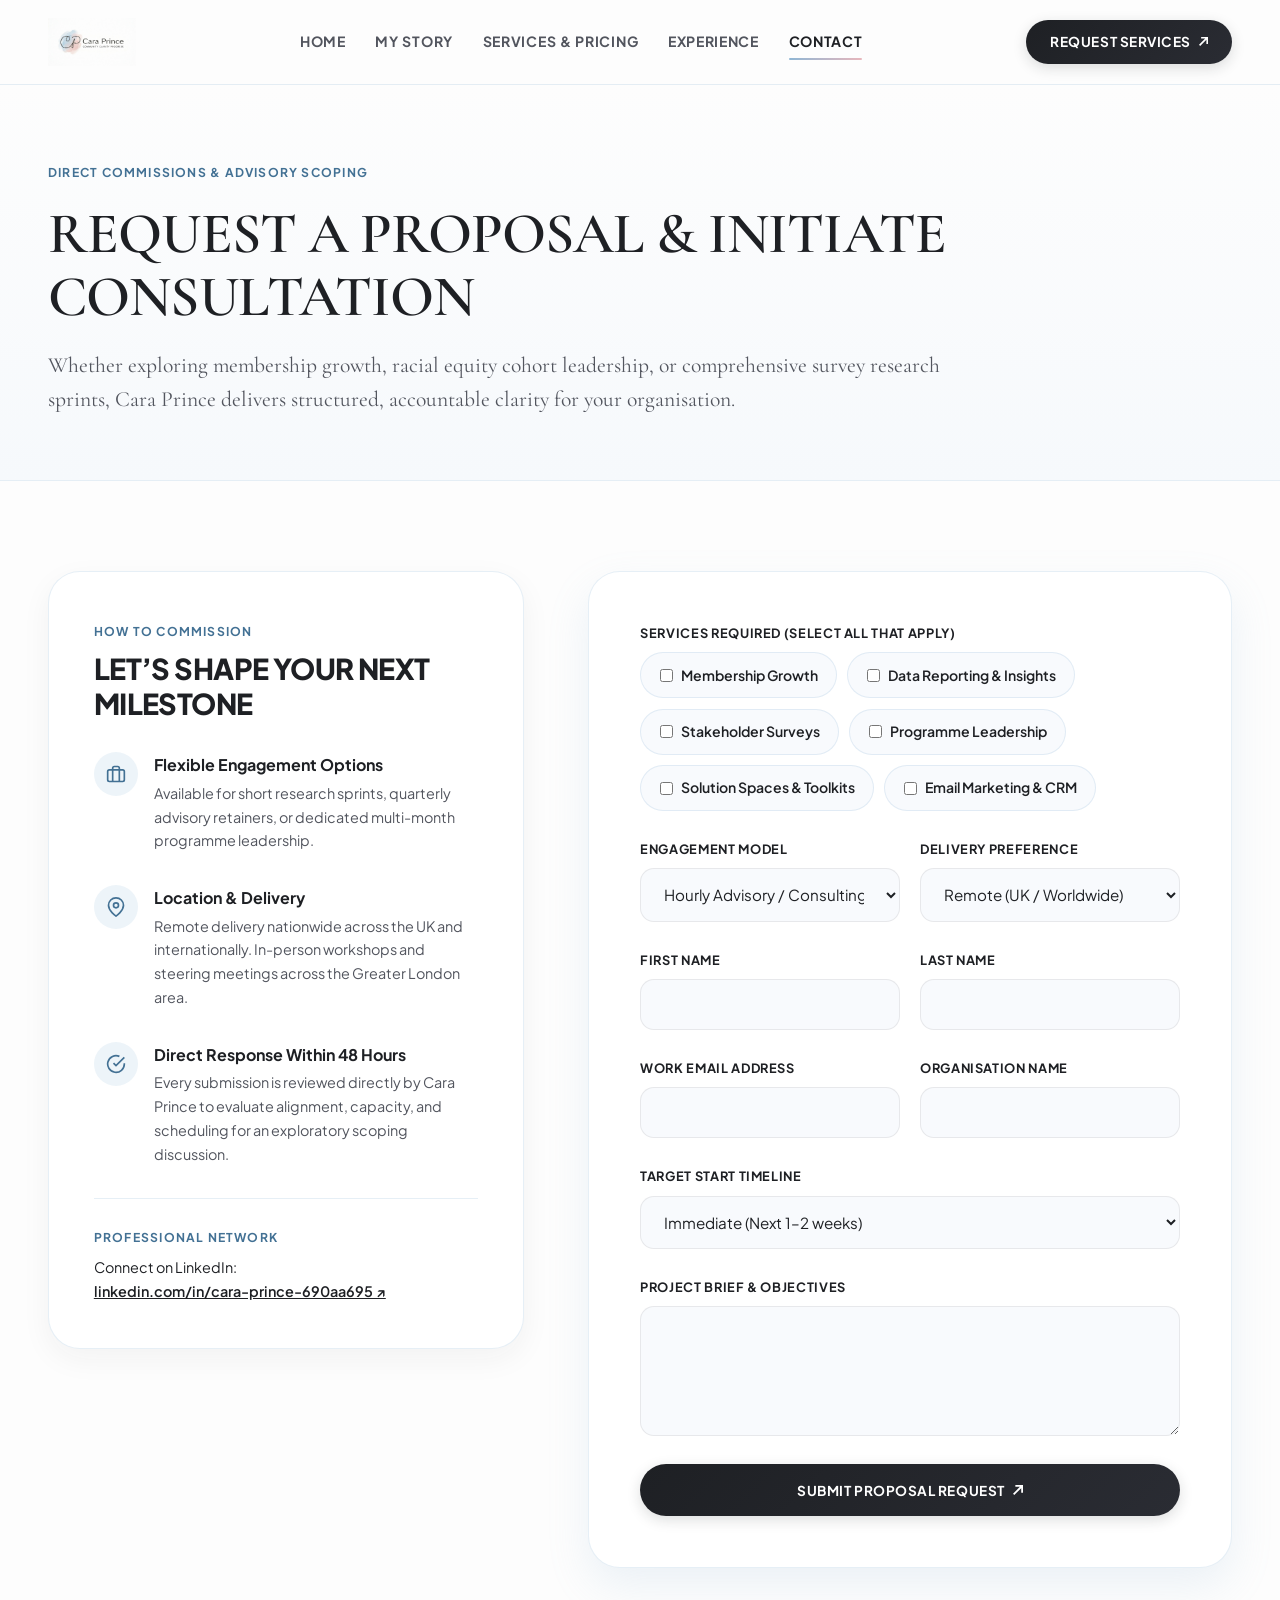
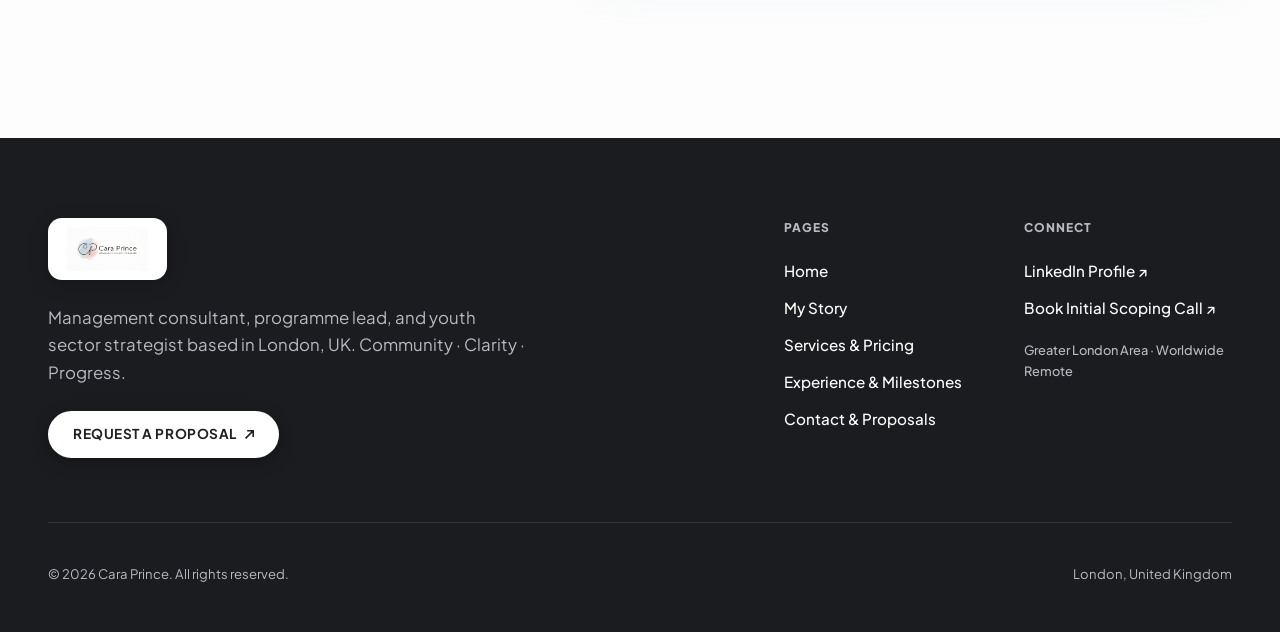
==== contact.html @ 3b0bf83c "Initial commit: Cara Prince personal website and consulting platform" ====
<!DOCTYPE html>
<html lang="en-GB">
<head>
  <meta charset="UTF-8" />
  <meta name="viewport" content="width=device-width, initial-scale=1.0" />
  <title>Contact & Request Proposal — Cara Prince | Strategic Consulting</title>
  <meta name="description" content="Commission Cara Prince for youth sector equity programmes, membership growth, data insight reporting, or management consulting." />
  
  <meta property="og:title" content="Contact & Request Proposal — Cara Prince | Youth Sector Strategy" />
  <meta property="og:description" content="Request a bespoke proposal, commission strategic consulting, or book an exploratory scoping call with London-based consultant Cara Prince." />
  <meta property="og:type" content="website" />
  <meta property="og:image" content="assets/cara-prince.jpg" />

  <link rel="stylesheet" href="styles.css" />
</head>
<body>

  <!-- =========================================================================
       NAVIGATION BAR
       ========================================================================= -->
  <header class="site_nav">
    <div class="container">
      <div class="nav_inner">
        
        <a href="index.html" class="brand_link">
          <img src="assets/logo.jpg" alt="Cara Prince — Community Clarity Progress" class="nav_logo_img" />
        </a>

        <nav class="nav_menu">
          <a href="index.html" class="nav_item">Home</a>
          <a href="story.html" class="nav_item">My Story</a>
          <a href="services.html" class="nav_item">Services & Pricing</a>
          <a href="experience.html" class="nav_item">Experience</a>
          <a href="contact.html" class="nav_item is_active">Contact</a>
        </nav>

        <div class="nav_actions">
          <a href="contact.html" class="btn_chic">
            <span>Request Services</span>
            <svg width="9" height="9" viewBox="0 0 9 9" fill="currentColor">
              <path d="M9 0V6.89161L7.3951 6.89161V2.81643L1.16434 9L0 7.8514L6.18357 1.62063L2.12413 1.62063V0L9 0Z"/>
            </svg>
          </a>
          <button type="button" class="mobile_nav_toggle" id="mobileNavToggle" aria-label="Toggle navigation">
            Menu
          </button>
        </div>

      </div>
    </div>
  </header>

  <!-- Mobile Drawer Menu -->
  <div class="mobile_nav_drawer" id="mobileNavDrawer">
    <a href="index.html" class="mobile_drawer_link">Home</a>
    <a href="story.html" class="mobile_drawer_link">My Story</a>
    <a href="services.html" class="mobile_drawer_link">Services & Pricing</a>
    <a href="experience.html" class="mobile_drawer_link">Experience & Milestones</a>
    <a href="contact.html" class="mobile_drawer_link">Contact & Proposals</a>
  </div>

  <main>
    <!-- =========================================================================
         INNER PAGE HERO
         ========================================================================= -->
    <section class="inner_page_hero">
      <div class="container">
        <div class="inner_hero_content">
          <div class="caption_tag">DIRECT COMMISSIONS & ADVISORY SCOPING</div>
          <h1 class="display_title">REQUEST A PROPOSAL & INITIATE CONSULTATION</h1>
          <p class="serif_body">
            Whether exploring membership growth, racial equity cohort leadership, or comprehensive survey research sprints, Cara Prince delivers structured, accountable clarity for your organisation.
          </p>
        </div>
      </div>
    </section>

    <!-- =========================================================================
         CONTACT SPLIT GRID
         ========================================================================= -->
    <section class="section_padding">
      <div class="container">
        <div class="contact_split_wrap">
          
          <!-- Left Column: Engagement Guidelines -->
          <div class="contact_info_card">
            <div>
              <span class="caption_tag">HOW TO COMMISSION</span>
              <h2 class="display_section" style="margin-top: 0.5rem; font-size: 1.8rem;">Let’s Shape Your Next Milestone</h2>
            </div>

            <div class="contact_point">
              <div class="contact_point_icon">
                <svg width="20" height="20" viewBox="0 0 24 24" fill="none" stroke="currentColor" stroke-width="2">
                  <rect x="2" y="7" width="20" height="14" rx="2" ry="2"/><path d="M16 21V5a2 2 0 0 0-2-2h-4a2 2 0 0 0-2 2v16"/>
                </svg>
              </div>
              <div>
                <strong>Flexible Engagement Options</strong>
                <p class="text_muted" style="font-size: 0.9rem; margin-top: 0.2rem;">
                  Available for short research sprints, quarterly advisory retainers, or dedicated multi-month programme leadership.
                </p>
              </div>
            </div>

            <div class="contact_point">
              <div class="contact_point_icon">
                <svg width="20" height="20" viewBox="0 0 24 24" fill="none" stroke="currentColor" stroke-width="2">
                  <path d="M21 10c0 7-9 13-9 13s-9-6-9-13a9 9 0 0 1 18 0z"/><circle cx="12" cy="10" r="3"/>
                </svg>
              </div>
              <div>
                <strong>Location & Delivery</strong>
                <p class="text_muted" style="font-size: 0.9rem; margin-top: 0.2rem;">
                  Remote delivery nationwide across the UK and internationally. In-person workshops and steering meetings across the Greater London area.
                </p>
              </div>
            </div>

            <div class="contact_point">
              <div class="contact_point_icon">
                <svg width="20" height="20" viewBox="0 0 24 24" fill="none" stroke="currentColor" stroke-width="2">
                  <path d="M22 11.08V12a10 10 0 1 1-5.93-9.14"/><polyline points="22 4 12 14.01 9 11.01"/>
                </svg>
              </div>
              <div>
                <strong>Direct Response Within 48 Hours</strong>
                <p class="text_muted" style="font-size: 0.9rem; margin-top: 0.2rem;">
                  Every submission is reviewed directly by Cara Prince to evaluate alignment, capacity, and scheduling for an exploratory scoping discussion.
                </p>
              </div>
            </div>

            <div style="padding-top: 1.5rem; border-top: 1px solid var(--border-subtle);">
              <span class="caption_tag">PROFESSIONAL NETWORK</span>
              <p style="font-family: var(--font-main); font-size: 0.9rem; margin-top: 0.4rem;">
                Connect on LinkedIn:<br />
                <a href="https://www.linkedin.com/in/cara-prince-690aa695/" target="_blank" rel="noopener" style="color: var(--ink-primary); font-weight: 600; text-decoration: underline;">
                  linkedin.com/in/cara-prince-690aa695 ↗
                </a>
              </p>
            </div>
          </div>

          <!-- Right Column: Proposal Request Form -->
          <div class="proposal_form_container">
            <form class="chic_form" id="proposalContactForm">
              
              <!-- Select Services -->
              <div class="form_group">
                <label class="form_label">Services Required (Select all that apply)</label>
                <div class="service_pill_selector">
                  <label class="service_pill_choice">
                    <input type="checkbox" name="services" value="Membership Growth & Diversification" />
                    <span>Membership Growth</span>
                  </label>
                  <label class="service_pill_choice">
                    <input type="checkbox" name="services" value="Data Reporting & Insight Generation" />
                    <span>Data Reporting & Insights</span>
                  </label>
                  <label class="service_pill_choice">
                    <input type="checkbox" name="services" value="Stakeholder Perception & Feedback Surveys" />
                    <span>Stakeholder Surveys</span>
                  </label>
                  <label class="service_pill_choice">
                    <input type="checkbox" name="services" value="Programme Leadership & Academy Delivery" />
                    <span>Programme Leadership</span>
                  </label>
                  <label class="service_pill_choice">
                    <input type="checkbox" name="services" value="Solution Spaces & Co-Creation Toolkits" />
                    <span>Solution Spaces & Toolkits</span>
                  </label>
                  <label class="service_pill_choice">
                    <input type="checkbox" name="services" value="Network Engagement & Movement Communications" />
                    <span>Email Marketing & CRM</span>
                  </label>
                </div>
              </div>

              <!-- Engagement Type & Mode -->
              <div class="form_grid_2">
                <div class="form_group">
                  <label for="engagementType" class="form_label">Engagement Model</label>
                  <select id="engagementType" class="form_control" required>
                    <option value="hourly">Hourly Advisory / Consulting</option>
                    <option value="sprint">Fixed Project / Insight Sprint</option>
                    <option value="retainer">Fractional Programme Retainer</option>
                    <option value="advisory">Advisory & Governance Scoping</option>
                  </select>
                </div>

                <div class="form_group">
                  <label for="deliveryMode" class="form_label">Delivery Preference</label>
                  <select id="deliveryMode" class="form_control" required>
                    <option value="remote">Remote (UK / Worldwide)</option>
                    <option value="in-person">In-Person (Greater London)</option>
                    <option value="hybrid">Hybrid (Remote + London Site Meetings)</option>
                  </select>
                </div>
              </div>

              <!-- Client First & Last Name -->
              <div class="form_grid_2">
                <div class="form_group">
                  <label for="firstName" class="form_label">First Name</label>
                  <input type="text" id="firstName" class="form_control" required />
                </div>

                <div class="form_group">
                  <label for="lastName" class="form_label">Last Name</label>
                  <input type="text" id="lastName" class="form_control" required />
                </div>
              </div>

              <!-- Email & Organisation -->
              <div class="form_grid_2">
                <div class="form_group">
                  <label for="clientEmail" class="form_label">Work Email Address</label>
                  <input type="email" id="clientEmail" class="form_control" required />
                </div>

                <div class="form_group">
                  <label for="orgName" class="form_label">Organisation Name</label>
                  <input type="text" id="orgName" class="form_control" required />
                </div>
              </div>

              <!-- Timeline -->
              <div class="form_group">
                <label for="timeline" class="form_label">Target Start Timeline</label>
                <select id="timeline" class="form_control">
                  <option value="immediate">Immediate (Next 1–2 weeks)</option>
                  <option value="1month">Within 1 Month</option>
                  <option value="upcoming_quarter">Upcoming Quarter</option>
                  <option value="exploratory">Exploratory / Feasibility</option>
                </select>
              </div>

              <!-- Brief Overview -->
              <div class="form_group">
                <label for="projectBrief" class="form_label">Project Brief & Objectives</label>
                <textarea id="projectBrief" class="form_control" rows="4" required></textarea>
              </div>

              <button type="submit" class="btn_chic" style="width: 100%; padding: 1.1rem;">
                <span>Submit Proposal Request</span>
                <svg width="10" height="10" viewBox="0 0 9 9" fill="currentColor"><path d="M9 0V6.89161L7.3951 6.89161V2.81643L1.16434 9L0 7.8514L6.18357 1.62063L2.12413 1.62063V0L9 0Z"/></svg>
              </button>

              <div class="form_feedback_box" id="formFeedback">
                Thank you! Your proposal request has been received. Cara Prince will review your requirements and follow up via email within 1–2 business days.
              </div>

            </form>
          </div>

        </div>
      </div>
    </section>
  </main>

  <!-- =========================================================================
       FOOTER
       ========================================================================= -->
  <footer class="site_footer">
    <div class="container">
      <div class="footer_inner">
        
        <div class="footer_brand_pane">
          <div class="footer_logo_wrap">
            <img src="assets/logo.jpg" alt="Cara Prince Logo" class="footer_logo_img" />
          </div>
          <p class="text_muted" style="color: var(--ink-light-muted); max-width: 480px; font-size: 1.05rem;">
            Management consultant, programme lead, and youth sector strategist based in London, UK. Community · Clarity · Progress.
          </p>
          <div>
            <a href="contact.html" class="btn_chic btn_chic_light">
              <span>Request a Proposal</span>
              <svg width="9" height="9" viewBox="0 0 9 9" fill="currentColor"><path d="M9 0V6.89161L7.3951 6.89161V2.81643L1.16434 9L0 7.8514L6.18357 1.62063L2.12413 1.62063V0L9 0Z"/></svg>
            </a>
          </div>
        </div>

        <div class="footer_nav_pane">
          <div class="footer_nav_list">
            <span class="footer_nav_heading">Pages</span>
            <a href="index.html" class="footer_link">Home</a>
            <a href="story.html" class="footer_link">My Story</a>
            <a href="services.html" class="footer_link">Services & Pricing</a>
            <a href="experience.html" class="footer_link">Experience & Milestones</a>
            <a href="contact.html" class="footer_link">Contact & Proposals</a>
          </div>

          <div class="footer_nav_list">
            <span class="footer_nav_heading">Connect</span>
            <a href="https://www.linkedin.com/in/cara-prince-690aa695/" target="_blank" rel="noopener" class="footer_link">
              LinkedIn Profile ↗
            </a>
            <a href="contact.html" class="footer_link">Book Initial Scoping Call ↗</a>
            <span style="font-family: var(--font-main); font-size: 0.8rem; color: var(--ink-light-muted); margin-top: 0.5rem; font-weight: 500;">
              Greater London Area · Worldwide Remote
            </span>
          </div>
        </div>

      </div>

      <div class="footer_bottom">
        <span>© <span class="dynamic_year">2026</span> Cara Prince. All rights reserved.</span>
        <span>London, United Kingdom</span>
      </div>
    </div>
  </footer>

  <script src="script.js"></script>
</body>
</html>
---- styles.css ----
/* ==========================================================================
   CARA PRINCE — BRAND IDENTITY & LUXURY EDITORIAL SYSTEM
   Colours & Styling Harmonised with Official Watercolour Brand Identity
   ========================================================================== */

@import url('https://fonts.googleapis.com/css2?family=Cormorant+Garamond:ital,wght@0,400;0,500;0,600;0,700;1,400;1,600&family=Plus+Jakarta+Sans:wght@300;400;500;600;700;800;900&display=swap');

:root {
  /* Brand Palette derived from Watercolour Logo */
  --brand-blue: #8fb6d4;
  --brand-blue-deep: #437194;
  --brand-blue-soft: #edf4f9;
  --brand-rose: #e8b7bc;
  --brand-rose-deep: #b36b72;
  --brand-rose-soft: #fcf1f2;
  
  --bg-page: #fdfdfd;
  --bg-card: #ffffff;
  --bg-tinted: #f8fafd;
  --bg-wash: linear-gradient(135deg, rgba(143, 182, 212, 0.12) 0%, rgba(232, 183, 188, 0.14) 100%);
  --bg-dark: #1b1c20;
  --bg-dark-card: #25272e;

  --ink-primary: #1e2024;
  --ink-secondary: #52555e;
  --ink-muted: #828692;
  --ink-light: #ffffff;
  --ink-light-muted: #b8bac2;

  --border-subtle: rgba(143, 182, 212, 0.22);
  --border-card: rgba(30, 32, 36, 0.08);
  --border-focus: #8fb6d4;
  --border-dark: rgba(255, 255, 255, 0.1);

  /* Modern, Human Typography (No Monospace / No "AI Box" font) */
  --font-main: 'Plus Jakarta Sans', -apple-system, BlinkMacSystemFont, "Segoe UI", Roboto, sans-serif;
  --font-editorial: 'Cormorant Garamond', Georgia, serif;

  --radius-sm: 8px;
  --radius-md: 14px;
  --radius-lg: 22px;
  --radius-xl: 32px;
  --radius-full: 999px;

  --shadow-sm: 0 4px 16px rgba(143, 182, 212, 0.08);
  --shadow-card: 0 10px 30px rgba(30, 32, 36, 0.05);
  --shadow-hover: 0 18px 42px rgba(143, 182, 212, 0.16);

  --transition-fast: 0.2s cubic-bezier(0.16, 1, 0.3, 1);
  --transition-smooth: 0.35s cubic-bezier(0.16, 1, 0.3, 1);
}

*, *::before, *::after {
  box-sizing: border-box;
  margin: 0;
  padding: 0;
}

html {
  -webkit-text-size-adjust: 100%;
  font-family: var(--font-main);
  background-color: var(--bg-page);
  color: var(--ink-primary);
  scroll-behavior: smooth;
}

body {
  margin: 0;
  padding: 0;
  color: var(--ink-primary);
  background-color: var(--bg-page);
  font-family: var(--font-main);
  font-size: 1rem;
  line-height: 1.65;
  overflow-x: hidden;
  -webkit-font-smoothing: antialiased;
}

/* ________________ TYPOGRAPHY ________________ */

.display_hero {
  font-family: var(--font-editorial);
  font-size: clamp(3.2rem, 8vw, 7rem);
  font-weight: 600;
  line-height: 0.95;
  letter-spacing: -0.02em;
  color: var(--ink-primary);
}

.display_hero_sub {
  font-family: var(--font-main);
  font-size: clamp(1.4rem, 3vw, 2.4rem);
  font-weight: 800;
  line-height: 1.15;
  letter-spacing: -0.025em;
  text-transform: uppercase;
  color: var(--ink-primary);
}

.display_title {
  font-family: var(--font-editorial);
  font-size: clamp(2.4rem, 4.5vw, 4.2rem);
  font-weight: 600;
  line-height: 1.08;
  letter-spacing: -0.015em;
}

.display_section {
  font-family: var(--font-main);
  font-size: clamp(1.4rem, 2.6vw, 2.2rem);
  font-weight: 800;
  letter-spacing: -0.02em;
  text-transform: uppercase;
  line-height: 1.2;
}

.serif_quote {
  font-family: var(--font-editorial);
  font-size: clamp(1.45rem, 2.5vw, 2.2rem);
  font-weight: 400;
  font-style: italic;
  line-height: 1.35;
  color: var(--ink-primary);
}

.serif_body {
  font-family: var(--font-editorial);
  font-size: 1.35rem;
  font-weight: 400;
  line-height: 1.55;
  color: var(--ink-secondary);
}

.caption_tag {
  font-family: var(--font-main);
  font-size: 0.76rem;
  letter-spacing: 0.1em;
  text-transform: uppercase;
  font-weight: 700;
  color: var(--brand-blue-deep);
}

.text_muted {
  color: var(--ink-secondary);
}

/* ________________ CONTAINERS ________________ */

.container {
  width: 100%;
  max-width: 1400px;
  margin-left: auto;
  margin-right: auto;
  padding-left: clamp(1.25rem, 4vw, 3rem);
  padding-right: clamp(1.25rem, 4vw, 3rem);
}

.section_padding {
  padding-top: clamp(4rem, 7vw, 6.5rem);
  padding-bottom: clamp(4rem, 7vw, 6.5rem);
}

/* ________________ NAVIGATION BAR ________________ */

.site_nav {
  position: sticky;
  top: 0;
  z-index: 1000;
  background-color: rgba(253, 253, 253, 0.94);
  backdrop-filter: blur(14px);
  -webkit-backdrop-filter: blur(14px);
  border-bottom: 1px solid var(--border-subtle);
  transition: all var(--transition-fast);
}

.nav_inner {
  display: flex;
  align-items: center;
  justify-content: space-between;
  height: 5.25rem;
}

.brand_link {
  display: flex;
  align-items: center;
  gap: 0.75rem;
  text-decoration: none;
}

.nav_logo_img {
  height: 48px;
  width: auto;
  object-fit: contain;
  display: block;
}

.nav_menu {
  display: flex;
  align-items: center;
  gap: 1.85rem;
}

.nav_item {
  font-family: var(--font-main);
  font-size: 0.88rem;
  font-weight: 700;
  text-transform: uppercase;
  letter-spacing: 0.05em;
  color: var(--ink-secondary);
  text-decoration: none;
  position: relative;
  padding: 0.4rem 0;
  transition: color var(--transition-fast);
}

.nav_item:hover, .nav_item.is_active {
  color: var(--ink-primary);
}

.nav_item.is_active::after {
  content: '';
  position: absolute;
  bottom: 0;
  left: 0;
  right: 0;
  height: 2px;
  background: linear-gradient(90deg, var(--brand-blue) 0%, var(--brand-rose) 100%);
  border-radius: var(--radius-full);
}

.nav_actions {
  display: flex;
  align-items: center;
  gap: 1rem;
}

.nav_rate_pill {
  display: inline-flex;
  align-items: center;
  gap: 0.5rem;
  background-color: var(--brand-blue-soft);
  color: var(--brand-blue-deep);
  padding: 0.45rem 1rem;
  border-radius: var(--radius-full);
  font-family: var(--font-main);
  font-size: 0.82rem;
  font-weight: 700;
  text-decoration: none;
  border: 1px solid rgba(143, 182, 212, 0.4);
  transition: all var(--transition-fast);
}

.nav_rate_pill:hover {
  background-color: #e2eff8;
}

.btn_chic {
  display: inline-flex;
  align-items: center;
  justify-content: center;
  gap: 0.5rem;
  background: linear-gradient(135deg, #1e2024 0%, #2a2c33 100%);
  color: var(--ink-light);
  padding: 0.7rem 1.5rem;
  border-radius: var(--radius-full);
  font-family: var(--font-main);
  font-size: 0.85rem;
  font-weight: 700;
  text-transform: uppercase;
  letter-spacing: 0.04em;
  text-decoration: none;
  border: none;
  cursor: pointer;
  box-shadow: 0 4px 14px rgba(30, 32, 36, 0.15);
  transition: all var(--transition-fast);
}

.btn_chic:hover {
  transform: translateY(-2px);
  box-shadow: 0 8px 20px rgba(143, 182, 212, 0.25);
}

.btn_chic svg {
  transition: transform var(--transition-fast);
}

.btn_chic:hover svg {
  transform: translate(2px, -2px);
}

.btn_chic_outline {
  display: inline-flex;
  align-items: center;
  justify-content: center;
  gap: 0.5rem;
  background-color: transparent;
  color: var(--ink-primary);
  padding: 0.7rem 1.5rem;
  border-radius: var(--radius-full);
  font-family: var(--font-main);
  font-size: 0.85rem;
  font-weight: 700;
  text-transform: uppercase;
  letter-spacing: 0.04em;
  text-decoration: none;
  border: 1px solid rgba(30, 32, 36, 0.2);
  cursor: pointer;
  transition: all var(--transition-fast);
}

.btn_chic_outline:hover {
  background-color: var(--ink-primary);
  color: var(--ink-light);
  border-color: var(--ink-primary);
}

.mobile_nav_toggle {
  display: none;
  background: none;
  border: 1px solid var(--border-card);
  padding: 0.5rem 0.9rem;
  border-radius: var(--radius-full);
  font-family: var(--font-main);
  font-size: 0.82rem;
  font-weight: 700;
  text-transform: uppercase;
  cursor: pointer;
}

/* ________________ HERO SECTION ________________ */

.hero_editorial_wrap {
  padding-top: clamp(2.5rem, 5vw, 4.5rem);
  padding-bottom: clamp(3.5rem, 6vw, 6rem);
  background: radial-gradient(circle at top right, rgba(143, 182, 212, 0.15) 0%, rgba(232, 183, 188, 0.1) 40%, transparent 70%);
}

.hero_header_top {
  display: flex;
  align-items: center;
  justify-content: flex-end;
  margin-bottom: 2rem;
  flex-wrap: wrap;
  gap: 1rem;
}

.hero_motto_badge {
  display: inline-flex;
  align-items: center;
  gap: 0.6rem;
  background-color: var(--bg-card);
  padding: 0.45rem 1rem;
  border-radius: var(--radius-full);
  border: 1px solid var(--border-subtle);
  box-shadow: var(--shadow-sm);
  font-size: 0.78rem;
  font-weight: 800;
  letter-spacing: 0.08em;
  text-transform: uppercase;
  color: var(--ink-primary);
}

.hero_live_badge {
  display: inline-flex;
  align-items: center;
  gap: 0.5rem;
  font-family: var(--font-main);
  font-size: 0.82rem;
  font-weight: 600;
  color: var(--ink-secondary);
  background-color: var(--bg-card);
  padding: 0.45rem 1rem;
  border-radius: var(--radius-full);
  border: 1px solid var(--border-subtle);
  box-shadow: var(--shadow-sm);
}

.hero_visual_grid {
  display: grid;
  grid-template-columns: 1.15fr 0.85fr;
  gap: clamp(2rem, 5vw, 5rem);
  align-items: center;
}

.hero_content_pane {
  display: flex;
  flex-direction: column;
  gap: 1.85rem;
}

.hero_bio_summary {
  font-size: 1.08rem;
  line-height: 1.75;
  color: var(--ink-secondary);
  max-width: 620px;
}

.hero_action_row {
  display: flex;
  align-items: center;
  gap: 1rem;
  flex-wrap: wrap;
  margin-top: 0.5rem;
}

.hero_portrait_frame {
  position: relative;
  border-radius: var(--radius-xl);
  overflow: hidden;
  box-shadow: var(--shadow-card);
  background-color: #f6f3ee;
  border: 1px solid var(--border-subtle);
}

.hero_portrait_img {
  width: 100%;
  aspect-ratio: 4 / 5;
  object-fit: cover;
  object-position: center 20%;
  display: block;
  transition: transform 1.2s cubic-bezier(0.16, 1, 0.3, 1);
}

.hero_portrait_frame:hover .hero_portrait_img {
  transform: scale(1.03);
}

.hero_glass_badge {
  position: absolute;
  bottom: 1.5rem;
  left: 1.5rem;
  right: 1.5rem;
  padding: 1.25rem 1.5rem;
  border-radius: var(--radius-lg);
  background: rgba(255, 255, 255, 0.92);
  backdrop-filter: blur(16px);
  -webkit-backdrop-filter: blur(16px);
  border: 1px solid rgba(255, 255, 255, 0.8);
  box-shadow: 0 12px 32px rgba(30, 32, 36, 0.08);
  display: flex;
  align-items: center;
  justify-content: space-between;
  gap: 1rem;
}

.glass_badge_title {
  font-family: var(--font-main);
  font-size: 0.92rem;
  font-weight: 800;
  text-transform: uppercase;
  letter-spacing: -0.01em;
}

.glass_badge_sub {
  font-family: var(--font-main);
  font-size: 0.74rem;
  color: var(--ink-muted);
  font-weight: 500;
}

.glass_rate_pill {
  background: linear-gradient(135deg, var(--brand-blue-deep) 0%, var(--brand-rose-deep) 100%);
  color: var(--ink-light);
  padding: 0.45rem 1rem;
  border-radius: var(--radius-full);
  font-family: var(--font-main);
  font-size: 0.82rem;
  font-weight: 700;
  white-space: nowrap;
}

/* ________________ CONTINUOUS MARQUEE ________________ */

.chic_marquee {
  background: linear-gradient(90deg, #1b1c20 0%, #262932 100%);
  color: var(--ink-light);
  overflow: hidden;
  padding: 1.35rem 0;
  user-select: none;
}

.chic_marquee_track {
  display: flex;
  width: max-content;
}

.chic_marquee_items {
  display: flex;
  align-items: center;
  gap: 2.5rem;
  padding-right: 2.5rem;
  animation: marquee-scroll 35s linear infinite;
}

.chic_marquee:hover .chic_marquee_items {
  animation-play-state: paused;
}

.marquee_phrase {
  font-family: var(--font-main);
  font-size: clamp(1.2rem, 2.2vw, 1.75rem);
  font-weight: 800;
  text-transform: uppercase;
  letter-spacing: -0.02em;
  white-space: nowrap;
}

.star_dot {
  color: var(--brand-rose);
  font-size: 1.25rem;
}

@keyframes marquee-scroll {
  0% { transform: translateX(0); }
  100% { transform: translateX(-100%); }
}

/* ________________ INSTITUTIONAL PEDIGREE ________________ */

.pedigree_section {
  padding: 3.5rem 0;
  border-bottom: 1px solid var(--border-subtle);
  background-color: var(--bg-card);
}

.pedigree_grid {
  display: grid;
  grid-template-columns: repeat(6, 1fr);
  gap: 1.5rem;
  align-items: center;
}

.pedigree_item {
  display: flex;
  flex-direction: column;
  align-items: center;
  text-align: center;
  gap: 0.35rem;
  padding: 1rem 0.5rem;
}

.pedigree_name {
  font-family: var(--font-main);
  font-size: 1.25rem;
  font-weight: 900;
  letter-spacing: -0.03em;
  text-transform: uppercase;
  color: var(--ink-primary);
}

.pedigree_role {
  font-family: var(--font-main);
  font-size: 0.72rem;
  color: var(--ink-muted);
  font-weight: 600;
  text-transform: uppercase;
  letter-spacing: 0.04em;
  line-height: 1.35;
}

/* ________________ CARDS & GRID (HOME PREVIEW) ________________ */

.section_head_dual {
  display: flex;
  align-items: flex-end;
  justify-content: space-between;
  flex-wrap: wrap;
  gap: 1.5rem;
  margin-bottom: 3.5rem;
}

.cards_trio_grid {
  display: grid;
  grid-template-columns: repeat(3, 1fr);
  gap: 2rem;
}

.chic_card {
  background-color: var(--bg-card);
  border: 1px solid var(--border-subtle);
  border-radius: var(--radius-lg);
  padding: clamp(1.75rem, 3vw, 2.5rem);
  box-shadow: var(--shadow-card);
  display: flex;
  flex-direction: column;
  justify-content: space-between;
  transition: transform var(--transition-smooth), box-shadow var(--transition-smooth), border-color var(--transition-smooth);
  position: relative;
}

.chic_card:hover {
  transform: translateY(-6px);
  box-shadow: var(--shadow-hover);
  border-color: var(--brand-blue);
}

.card_top_content {
  display: flex;
  flex-direction: column;
  gap: 1.25rem;
}

.card_num_badge {
  display: flex;
  align-items: center;
  justify-content: flex-start;
}

.card_num {
  font-family: var(--font-main);
  font-size: 0.85rem;
  font-weight: 800;
  color: var(--brand-blue-deep);
}

.card_category {
  font-family: var(--font-main);
  font-size: 0.7rem;
  padding: 0.25rem 0.75rem;
  border-radius: var(--radius-full);
  background-color: var(--brand-rose-soft);
  color: var(--brand-rose-deep);
  text-transform: uppercase;
  font-weight: 700;
}

.card_heading {
  font-family: var(--font-main);
  font-size: 1.45rem;
  font-weight: 800;
  letter-spacing: -0.02em;
  line-height: 1.2;
}

.card_body_text {
  font-size: 0.98rem;
  color: var(--ink-secondary);
  line-height: 1.65;
}

.card_bottom_cta {
  margin-top: 2rem;
  padding-top: 1.5rem;
  border-top: 1px solid var(--border-subtle);
  display: flex;
  align-items: center;
  justify-content: space-between;
}

.card_rate {
  font-family: var(--font-main);
  font-size: 0.88rem;
  font-weight: 700;
  color: var(--ink-primary);
}

.card_arrow_link {
  font-family: var(--font-main);
  font-size: 0.82rem;
  font-weight: 800;
  text-transform: uppercase;
  letter-spacing: 0.04em;
  text-decoration: none;
  color: var(--brand-blue-deep);
  display: inline-flex;
  align-items: center;
  gap: 0.35rem;
  transition: transform var(--transition-fast);
}

.card_arrow_link:hover {
  transform: translateX(4px);
}

/* ________________ INNER PAGE HERO ________________ */

.inner_page_hero {
  padding-top: clamp(3.5rem, 6vw, 5.5rem);
  padding-bottom: clamp(3rem, 5vw, 4.5rem);
  border-bottom: 1px solid var(--border-subtle);
  background: linear-gradient(180deg, var(--bg-page) 0%, #f6f9fc 100%);
}

.inner_hero_content {
  max-width: 920px;
  display: flex;
  flex-direction: column;
  gap: 1.35rem;
}

/* ________________ MY STORY PAGE ________________ */

.story_grid {
  display: grid;
  grid-template-columns: 1fr 1fr;
  gap: clamp(2rem, 6vw, 6rem);
  align-items: start;
}

.story_left_sticky {
  position: sticky;
  top: 7rem;
  display: flex;
  flex-direction: column;
  gap: 2rem;
}

.story_photo_wrap {
  border-radius: var(--radius-xl);
  overflow: hidden;
  box-shadow: var(--shadow-card);
  border: 1px solid var(--border-subtle);
}

.story_photo_wrap img {
  width: 100%;
  aspect-ratio: 4 / 5;
  object-fit: cover;
  display: block;
}

.story_quote_card {
  padding: 2rem;
  background-color: var(--bg-card);
  border-radius: var(--radius-lg);
  border: 1px solid var(--border-subtle);
  box-shadow: var(--shadow-card);
}

.story_right_text {
  display: flex;
  flex-direction: column;
  gap: 2.25rem;
}

.story_narrative_block {
  display: flex;
  flex-direction: column;
  gap: 1.25rem;
}

.story_heading {
  font-family: var(--font-editorial);
  font-size: 2.2rem;
  font-weight: 600;
  line-height: 1.2;
}

.story_p {
  font-size: 1.05rem;
  line-height: 1.75;
  color: var(--ink-secondary);
}

.story_p strong {
  color: var(--ink-primary);
}

.ethos_list {
  list-style: none;
  display: flex;
  flex-direction: column;
  gap: 1rem;
  margin-top: 0.5rem;
}

.ethos_item {
  display: flex;
  align-items: flex-start;
  gap: 1rem;
  padding: 1.25rem 1.5rem;
  background-color: var(--bg-card);
  border-radius: var(--radius-md);
  border: 1px solid var(--border-subtle);
  box-shadow: var(--shadow-sm);
}

.ethos_icon {
  font-size: 1.1rem;
  color: var(--brand-blue-deep);
  margin-top: 0.15rem;
}

/* ________________ SERVICES & PRICING PAGE ________________ */

.services_catalog_grid {
  display: grid;
  grid-template-columns: repeat(2, 1fr);
  gap: 2.5rem;
}

.service_item_card {
  background-color: var(--bg-card);
  border: 1px solid var(--border-subtle);
  border-radius: var(--radius-xl);
  padding: clamp(2rem, 4vw, 3rem);
  box-shadow: var(--shadow-card);
  display: flex;
  flex-direction: column;
  justify-content: space-between;
  gap: 2rem;
  transition: all var(--transition-smooth);
}

.service_item_card:hover {
  transform: translateY(-4px);
  box-shadow: var(--shadow-hover);
  border-color: var(--brand-blue);
}

.deliverables_list {
  list-style: none;
  display: flex;
  flex-direction: column;
  gap: 0.65rem;
  margin: 1.25rem 0;
}

.deliverables_list li {
  font-size: 0.95rem;
  color: var(--ink-primary);
  display: flex;
  align-items: center;
  gap: 0.65rem;
}

.deliverables_list li::before {
  content: '✦';
  font-size: 0.75rem;
  color: var(--brand-rose-deep);
}

.pricing_tier_banner {
  background: linear-gradient(135deg, #1b1c20 0%, #262932 100%);
  color: var(--ink-light);
  border-radius: var(--radius-xl);
  padding: clamp(2.5rem, 5vw, 4.5rem);
  margin-top: 5rem;
  display: grid;
  grid-template-columns: 1fr 1fr;
  gap: 3rem;
  align-items: center;
}

.tier_pill_badge {
  display: inline-block;
  background: linear-gradient(90deg, var(--brand-blue) 0%, var(--brand-rose) 100%);
  color: var(--ink-primary);
  padding: 0.4rem 0.95rem;
  border-radius: var(--radius-full);
  font-family: var(--font-main);
  font-size: 0.76rem;
  text-transform: uppercase;
  font-weight: 800;
  letter-spacing: 0.06em;
  margin-bottom: 1rem;
}

.tier_rate_big {
  font-family: var(--font-main);
  font-size: clamp(2.5rem, 4.5vw, 4rem);
  font-weight: 800;
  line-height: 1;
  color: var(--ink-light);
  margin: 0.5rem 0 1rem;
}

/* ________________ EXPERIENCE PAGE ________________ */

.timeline_container {
  display: flex;
  flex-direction: column;
  gap: 2.5rem;
}

.timeline_card {
  background-color: var(--bg-card);
  border: 1px solid var(--border-subtle);
  border-radius: var(--radius-xl);
  padding: clamp(2rem, 3.5vw, 3rem);
  box-shadow: var(--shadow-card);
  display: grid;
  grid-template-columns: 0.8fr 1.2fr;
  gap: 2.5rem;
  transition: all var(--transition-smooth);
}

.timeline_card:hover {
  box-shadow: var(--shadow-hover);
  border-color: var(--brand-blue);
}

.timeline_left {
  display: flex;
  flex-direction: column;
  gap: 0.75rem;
}

.timeline_role {
  font-family: var(--font-main);
  font-size: 1.45rem;
  font-weight: 800;
  line-height: 1.2;
}

.timeline_org {
  font-family: var(--font-main);
  font-size: 0.9rem;
  font-weight: 700;
  color: var(--brand-blue-deep);
  text-transform: uppercase;
}

.timeline_date_tag {
  display: inline-block;
  font-family: var(--font-main);
  font-size: 0.78rem;
  padding: 0.35rem 0.85rem;
  background-color: var(--brand-rose-soft);
  color: var(--brand-rose-deep);
  border-radius: var(--radius-full);
  width: fit-content;
  font-weight: 700;
}

.timeline_narrative {
  font-size: 1rem;
  line-height: 1.7;
  color: var(--ink-secondary);
}

.timeline_bullets {
  list-style: none;
  display: flex;
  flex-direction: column;
  gap: 0.65rem;
  margin-top: 1rem;
}

.timeline_bullets li {
  font-size: 0.95rem;
  color: var(--ink-primary);
  display: flex;
  align-items: flex-start;
  gap: 0.65rem;
  line-height: 1.5;
}

.timeline_bullets li::before {
  content: '✦';
  font-size: 0.75rem;
  color: var(--brand-blue);
  margin-top: 0.25rem;
}

.credentials_grid {
  display: grid;
  grid-template-columns: repeat(4, 1fr);
  gap: 1.5rem;
  margin-top: 3.5rem;
}

.cred_box {
  background-color: var(--bg-card);
  border: 1px solid var(--border-subtle);
  border-radius: var(--radius-lg);
  padding: 1.75rem;
  display: flex;
  flex-direction: column;
  justify-content: space-between;
  gap: 1rem;
  box-shadow: var(--shadow-sm);
}

.cred_inst {
  font-family: var(--font-main);
  font-size: 0.78rem;
  color: var(--ink-muted);
  text-transform: uppercase;
  font-weight: 700;
}

.cred_course {
  font-family: var(--font-main);
  font-size: 1.15rem;
  font-weight: 800;
  line-height: 1.25;
}

.cred_badge {
  font-family: var(--font-main);
  font-size: 0.74rem;
  padding: 0.35rem 0.8rem;
  background-color: var(--brand-blue-soft);
  color: var(--brand-blue-deep);
  border-radius: var(--radius-full);
  font-weight: 700;
  width: fit-content;
}

/* ________________ CONTACT PAGE ________________ */

.contact_split_wrap {
  display: grid;
  grid-template-columns: 0.85fr 1.15fr;
  gap: clamp(2rem, 5vw, 5rem);
  align-items: start;
}

.contact_info_card {
  background-color: var(--bg-card);
  border: 1px solid var(--border-subtle);
  border-radius: var(--radius-xl);
  padding: clamp(2rem, 3.5vw, 3rem);
  box-shadow: var(--shadow-card);
  display: flex;
  flex-direction: column;
  gap: 2rem;
}

.contact_point {
  display: flex;
  align-items: flex-start;
  gap: 1rem;
}

.contact_point_icon {
  width: 2.75rem;
  height: 2.75rem;
  border-radius: 50%;
  background-color: var(--brand-blue-soft);
  color: var(--brand-blue-deep);
  display: flex;
  align-items: center;
  justify-content: center;
  flex-shrink: 0;
}

.proposal_form_container {
  background-color: var(--bg-card);
  border: 1px solid var(--border-subtle);
  border-radius: var(--radius-xl);
  padding: clamp(2rem, 4vw, 3.5rem);
  box-shadow: var(--shadow-hover);
}

.chic_form {
  display: flex;
  flex-direction: column;
  gap: 1.75rem;
}

.form_group {
  display: flex;
  flex-direction: column;
  gap: 0.5rem;
}

.form_label {
  font-family: var(--font-main);
  font-size: 0.8rem;
  font-weight: 700;
  text-transform: uppercase;
  letter-spacing: 0.05em;
  color: var(--ink-primary);
}

.form_grid_2 {
  display: grid;
  grid-template-columns: 1fr 1fr;
  gap: 1.25rem;
}

.form_control {
  width: 100%;
  padding: 0.95rem 1.2rem;
  border: 1px solid var(--border-card);
  border-radius: var(--radius-md);
  background-color: var(--bg-tinted);
  font-family: var(--font-main);
  font-size: 0.95rem;
  color: var(--ink-primary);
  outline: none;
  transition: all var(--transition-fast);
}

.form_control:focus {
  background-color: #ffffff;
  border-color: var(--brand-blue);
  box-shadow: 0 0 0 3px rgba(143, 182, 212, 0.25);
}

textarea.form_control {
  resize: vertical;
  min-height: 130px;
}

.service_pill_selector {
  display: flex;
  flex-wrap: wrap;
  gap: 0.65rem;
}

.service_pill_choice {
  display: inline-flex;
  align-items: center;
  gap: 0.5rem;
  padding: 0.65rem 1.15rem;
  border: 1px solid var(--border-subtle);
  background-color: var(--bg-tinted);
  border-radius: var(--radius-full);
  font-family: var(--font-main);
  font-size: 0.88rem;
  font-weight: 600;
  cursor: pointer;
  user-select: none;
  transition: all var(--transition-fast);
}

.service_pill_choice:hover {
  border-color: var(--brand-blue);
}

.service_pill_choice input {
  accent-color: var(--brand-blue-deep);
}

.service_pill_choice.is_checked {
  background-color: var(--brand-blue-deep);
  color: var(--ink-light);
  border-color: var(--brand-blue-deep);
}

.form_feedback_box {
  display: none;
  padding: 1.25rem 1.5rem;
  border-radius: var(--radius-md);
  background-color: #ecfdf5;
  border: 1px solid #10b981;
  color: #065f46;
  font-size: 0.95rem;
  font-weight: 600;
}

.form_feedback_box.is_visible {
  display: block;
}

/* ________________ FOOTER ________________ */

.site_footer {
  background-color: var(--bg-dark);
  color: var(--ink-light);
  padding: 5rem 0 3rem;
  margin-top: 5rem;
}

.footer_inner {
  display: grid;
  grid-template-columns: 1.2fr 0.8fr;
  gap: 4rem;
  padding-bottom: 4rem;
  border-bottom: 1px solid var(--border-dark);
}

.footer_brand_pane {
  display: flex;
  flex-direction: column;
  gap: 1.5rem;
}

.footer_logo_wrap {
  display: inline-flex;
  align-items: center;
  background: #ffffff;
  padding: 0.55rem 1.2rem;
  border-radius: var(--radius-md);
  box-shadow: 0 4px 18px rgba(0, 0, 0, 0.22);
  width: fit-content;
}

.footer_logo_img {
  height: 44px;
  width: auto;
  object-fit: contain;
  display: block;
}

.btn_chic_light {
  background: #ffffff !important;
  color: var(--ink-primary) !important;
  border: 1px solid rgba(255, 255, 255, 0.9) !important;
  box-shadow: 0 4px 16px rgba(0, 0, 0, 0.25) !important;
}

.btn_chic_light:hover {
  background: var(--brand-blue-soft) !important;
  color: var(--brand-blue-deep) !important;
  transform: translateY(-2px);
}

.footer_name {
  font-family: var(--font-editorial);
  font-size: clamp(2.5rem, 5vw, 4.5rem);
  font-weight: 600;
  line-height: 1;
  color: var(--ink-light);
}

.footer_nav_pane {
  display: grid;
  grid-template-columns: 1fr 1fr;
  gap: 2rem;
}

.footer_nav_list {
  display: flex;
  flex-direction: column;
  gap: 0.75rem;
}

.footer_nav_heading {
  font-family: var(--font-main);
  font-size: 0.75rem;
  color: var(--ink-light-muted);
  text-transform: uppercase;
  letter-spacing: 0.08em;
  font-weight: 800;
  margin-bottom: 0.5rem;
}

.footer_link {
  color: var(--ink-light);
  text-decoration: none;
  font-size: 0.95rem;
  font-weight: 500;
  transition: color var(--transition-fast);
}

.footer_link:hover {
  color: var(--brand-blue);
}

.footer_bottom {
  display: flex;
  align-items: center;
  justify-content: space-between;
  padding-top: 2.5rem;
  flex-wrap: wrap;
  gap: 1rem;
  font-family: var(--font-main);
  font-size: 0.82rem;
  color: var(--ink-light-muted);
}

/* ________________ MOBILE DRAWER ________________ */

.mobile_nav_drawer {
  position: fixed;
  top: 5.25rem;
  left: 0;
  right: 0;
  background-color: var(--bg-page);
  border-bottom: 1px solid var(--border-subtle);
  z-index: 999;
  padding: 1.5rem;
  box-shadow: var(--shadow-card);
  display: none;
  flex-direction: column;
  gap: 1rem;
}

.mobile_drawer_link {
  font-family: var(--font-main);
  font-size: 1.15rem;
  font-weight: 800;
  text-transform: uppercase;
  color: var(--ink-primary);
  text-decoration: none;
  padding: 0.5rem 0;
  border-bottom: 1px solid var(--border-subtle);
}

/* ________________ RESPONSIVENESS ________________ */

@media screen and (max-width: 1024px) {
  .hero_visual_grid {
    grid-template-columns: 1fr;
  }
  .pedigree_grid {
    grid-template-columns: repeat(3, 1fr);
  }
  .cards_trio_grid {
    grid-template-columns: 1fr;
  }
  .services_catalog_grid {
    grid-template-columns: 1fr;
  }
  .pricing_tier_banner {
    grid-template-columns: 1fr;
  }
  .story_grid {
    grid-template-columns: 1fr;
  }
  .story_left_sticky {
    position: static;
  }
  .timeline_card {
    grid-template-columns: 1fr;
  }
  .credentials_grid {
    grid-template-columns: 1fr 1fr;
  }
  .contact_split_wrap {
    grid-template-columns: 1fr;
  }
  .footer_inner {
    grid-template-columns: 1fr;
  }
}

@media screen and (max-width: 768px) {
  .nav_menu {
    display: none;
  }
  .mobile_nav_toggle {
    display: block;
  }
  .pedigree_grid {
    grid-template-columns: 1fr 1fr;
  }
  .credentials_grid {
    grid-template-columns: 1fr;
  }
  .form_grid_2 {
    grid-template-columns: 1fr;
  }
  .footer_nav_pane {
    grid-template-columns: 1fr;
  }
}
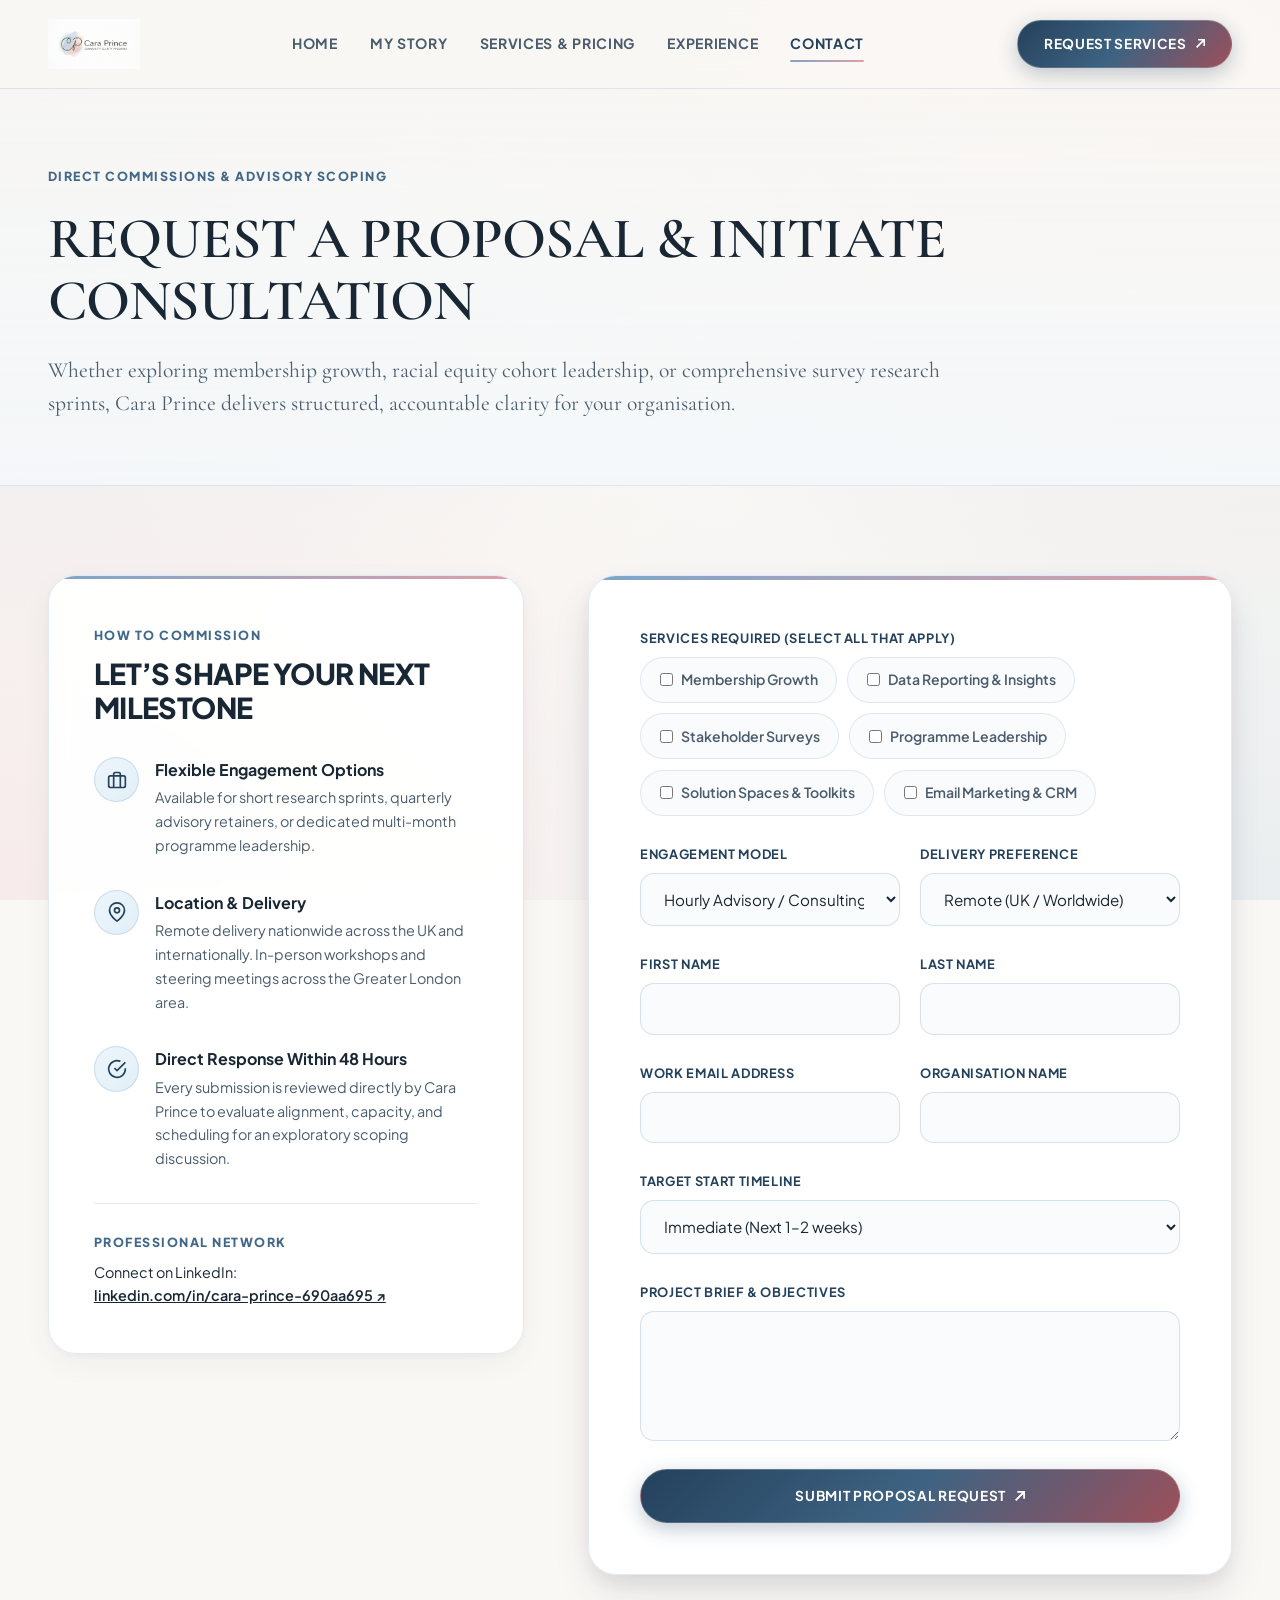
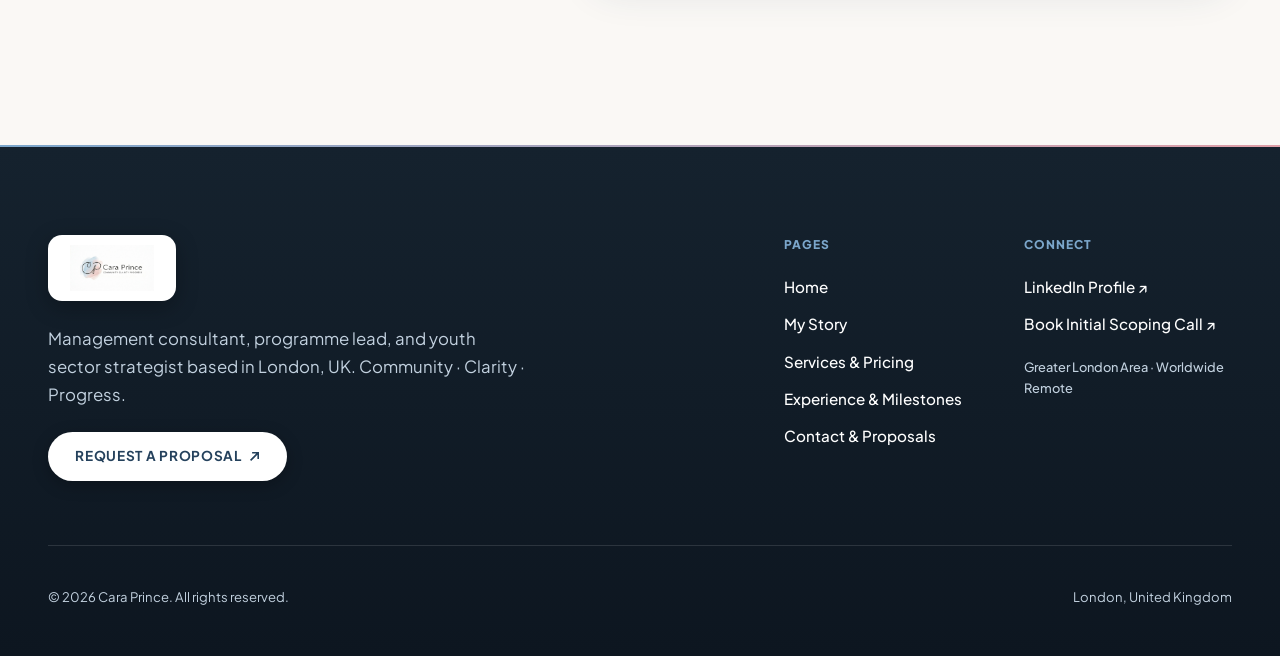
==== commit b923bc9f: "Cache-bust stylesheet version to v2.1 for immediate live client updates" ====
--- a/contact.html
+++ b/contact.html
@@ -11,7 +11,7 @@
   <meta property="og:type" content="website" />
   <meta property="og:image" content="assets/cara-prince.jpg" />
 
-  <link rel="stylesheet" href="styles.css" />
+  <link rel="stylesheet" href="styles.css?v=2.1" />
 </head>
 <body>
 
--- a/styles.css
+++ b/styles.css
@@ -1,50 +1,71 @@
 /* ==========================================================================
-   CARA PRINCE — BRAND IDENTITY & LUXURY EDITORIAL SYSTEM
-   Colours & Styling Harmonised with Official Watercolour Brand Identity
+   CARA PRINCE — LUXURY EDITORIAL BRAND DESIGN SYSTEM
+   Bespoke Palette & Styling Harmonised with Official Watercolour Identity
    ========================================================================== */
 
 @import url('https://fonts.googleapis.com/css2?family=Cormorant+Garamond:ital,wght@0,400;0,500;0,600;0,700;1,400;1,600&family=Plus+Jakarta+Sans:wght@300;400;500;600;700;800;900&display=swap');
 
 :root {
-  /* Brand Palette derived from Watercolour Logo */
-  --brand-blue: #8fb6d4;
-  --brand-blue-deep: #437194;
-  --brand-blue-soft: #edf4f9;
-  --brand-rose: #e8b7bc;
-  --brand-rose-deep: #b36b72;
-  --brand-rose-soft: #fcf1f2;
+  /* Brand Palette derived directly from Cara Prince's Watercolour Logo */
+  --brand-blue: #7ba6cb;
+  --brand-blue-deep: #24415c;
+  --brand-blue-mid: #416888;
+  --brand-blue-soft: #edf5fb;
+  --brand-blue-ghost: rgba(123, 166, 203, 0.12);
   
-  --bg-page: #fdfdfd;
+  --brand-rose: #df9fa8;
+  --brand-rose-deep: #9e4f5a;
+  --brand-rose-mid: #be6b76;
+  --brand-rose-soft: #fcf1f3;
+  --brand-rose-ghost: rgba(223, 159, 168, 0.14);
+
+  /* Signature Luminous Gradients */
+  --brand-gradient: linear-gradient(135deg, #24415c 0%, #3e6382 50%, #9e4f5a 100%);
+  --brand-gradient-hover: linear-gradient(135deg, #1b3247 0%, #2f4e68 50%, #b35965 100%);
+  --brand-gradient-soft: linear-gradient(135deg, rgba(123, 166, 203, 0.14) 0%, rgba(223, 159, 168, 0.16) 100%);
+  --brand-gradient-rose: linear-gradient(135deg, #9e4f5a 0%, #be6b76 100%);
+
+  /* Warm Alabaster Canvas (rich atelier paper, not cold newspaper grey) */
+  --bg-page: #faf8f5;
   --bg-card: #ffffff;
-  --bg-tinted: #f8fafd;
-  --bg-wash: linear-gradient(135deg, rgba(143, 182, 212, 0.12) 0%, rgba(232, 183, 188, 0.14) 100%);
-  --bg-dark: #1b1c20;
-  --bg-dark-card: #25272e;
-
-  --ink-primary: #1e2024;
-  --ink-secondary: #52555e;
-  --ink-muted: #828692;
+  --bg-tinted: #f4f8fb;
+  --bg-rose-tinted: #faf3f4;
+  
+  /* Luminous Deep Slate for dark accents (not harsh pitch-black) */
+  --bg-dark: #15222e;
+  --bg-dark-card: #1c2d3d;
+  --bg-dark-elevated: #24394c;
+
+  /* Typographic Ink (velvety deep maritime slate, no newspaper black) */
+  --ink-primary: #192734;
+  --ink-secondary: #4a5c6d;
+  --ink-muted: #7b8e9f;
   --ink-light: #ffffff;
-  --ink-light-muted: #b8bac2;
-
-  --border-subtle: rgba(143, 182, 212, 0.22);
-  --border-card: rgba(30, 32, 36, 0.08);
-  --border-focus: #8fb6d4;
-  --border-dark: rgba(255, 255, 255, 0.1);
-
-  /* Modern, Human Typography (No Monospace / No "AI Box" font) */
+  --ink-light-muted: #c2d1df;
+
+  /* Borders & Accents */
+  --border-subtle: rgba(123, 166, 203, 0.22);
+  --border-card: rgba(36, 65, 92, 0.08);
+  --border-rose: rgba(223, 159, 168, 0.35);
+  --border-focus: #7ba6cb;
+  --border-dark: rgba(255, 255, 255, 0.12);
+
+  /* Modern Human & Editorial Typography */
   --font-main: 'Plus Jakarta Sans', -apple-system, BlinkMacSystemFont, "Segoe UI", Roboto, sans-serif;
   --font-editorial: 'Cormorant Garamond', Georgia, serif;
 
   --radius-sm: 8px;
   --radius-md: 14px;
-  --radius-lg: 22px;
-  --radius-xl: 32px;
+  --radius-lg: 20px;
+  --radius-xl: 28px;
   --radius-full: 999px;
 
-  --shadow-sm: 0 4px 16px rgba(143, 182, 212, 0.08);
-  --shadow-card: 0 10px 30px rgba(30, 32, 36, 0.05);
-  --shadow-hover: 0 18px 42px rgba(143, 182, 212, 0.16);
+  /* Atmospheric Shadows */
+  --shadow-sm: 0 4px 16px rgba(36, 65, 92, 0.06);
+  --shadow-card: 0 10px 32px -4px rgba(36, 65, 92, 0.07), 0 2px 8px rgba(158, 79, 90, 0.04);
+  --shadow-hover: 0 20px 42px -6px rgba(36, 65, 92, 0.14), 0 8px 18px -2px rgba(158, 79, 90, 0.1);
+  --shadow-button: 0 6px 20px rgba(36, 65, 92, 0.28);
+  --shadow-button-hover: 0 10px 28px rgba(158, 79, 90, 0.35);
 
   --transition-fast: 0.2s cubic-bezier(0.16, 1, 0.3, 1);
   --transition-smooth: 0.35s cubic-bezier(0.16, 1, 0.3, 1);
@@ -54,6 +75,11 @@
   box-sizing: border-box;
   margin: 0;
   padding: 0;
+}
+
+::selection {
+  background-color: var(--brand-rose);
+  color: #ffffff;
 }
 
 html {
@@ -69,6 +95,13 @@
   padding: 0;
   color: var(--ink-primary);
   background-color: var(--bg-page);
+  /* Organic ambient watercolour backdrop */
+  background-image: 
+    radial-gradient(at 0% 0%, rgba(123, 166, 203, 0.15) 0px, transparent 55%),
+    radial-gradient(at 100% 0%, rgba(223, 159, 168, 0.18) 0px, transparent 50%),
+    radial-gradient(at 100% 100%, rgba(123, 166, 203, 0.12) 0px, transparent 50%),
+    radial-gradient(at 0% 100%, rgba(223, 159, 168, 0.14) 0px, transparent 50%);
+  background-attachment: fixed;
   font-family: var(--font-main);
   font-size: 1rem;
   line-height: 1.65;
@@ -80,21 +113,24 @@
 
 .display_hero {
   font-family: var(--font-editorial);
-  font-size: clamp(3.2rem, 8vw, 7rem);
+  font-size: clamp(3.4rem, 8.5vw, 7.5rem);
   font-weight: 600;
-  line-height: 0.95;
+  line-height: 0.92;
   letter-spacing: -0.02em;
   color: var(--ink-primary);
+  background: linear-gradient(135deg, var(--ink-primary) 0%, var(--brand-blue-deep) 100%);
+  -webkit-background-clip: text;
+  -webkit-text-fill-color: transparent;
 }
 
 .display_hero_sub {
   font-family: var(--font-main);
-  font-size: clamp(1.4rem, 3vw, 2.4rem);
+  font-size: clamp(1.15rem, 2.4vw, 1.75rem);
   font-weight: 800;
-  line-height: 1.15;
-  letter-spacing: -0.025em;
-  text-transform: uppercase;
-  color: var(--ink-primary);
+  line-height: 1.25;
+  letter-spacing: -0.015em;
+  text-transform: uppercase;
+  color: var(--brand-blue-deep);
 }
 
 .display_title {
@@ -103,24 +139,29 @@
   font-weight: 600;
   line-height: 1.08;
   letter-spacing: -0.015em;
+  color: var(--ink-primary);
 }
 
 .display_section {
   font-family: var(--font-main);
-  font-size: clamp(1.4rem, 2.6vw, 2.2rem);
+  font-size: clamp(1.35rem, 2.5vw, 2.1rem);
   font-weight: 800;
   letter-spacing: -0.02em;
   text-transform: uppercase;
   line-height: 1.2;
+  color: var(--ink-primary);
 }
 
 .serif_quote {
   font-family: var(--font-editorial);
-  font-size: clamp(1.45rem, 2.5vw, 2.2rem);
+  font-size: clamp(1.4rem, 2.2vw, 2rem);
   font-weight: 400;
   font-style: italic;
-  line-height: 1.35;
-  color: var(--ink-primary);
+  line-height: 1.45;
+  color: var(--ink-secondary);
+  border-left: 3px solid var(--brand-rose);
+  padding-left: 1.5rem;
+  margin: 0.5rem 0;
 }
 
 .serif_body {
@@ -133,11 +174,11 @@
 
 .caption_tag {
   font-family: var(--font-main);
-  font-size: 0.76rem;
-  letter-spacing: 0.1em;
-  text-transform: uppercase;
-  font-weight: 700;
-  color: var(--brand-blue-deep);
+  font-size: 0.78rem;
+  letter-spacing: 0.12em;
+  text-transform: uppercase;
+  font-weight: 800;
+  color: var(--brand-blue-mid);
 }
 
 .text_muted {
@@ -166,9 +207,9 @@
   position: sticky;
   top: 0;
   z-index: 1000;
-  background-color: rgba(253, 253, 253, 0.94);
-  backdrop-filter: blur(14px);
-  -webkit-backdrop-filter: blur(14px);
+  background-color: rgba(250, 248, 245, 0.92);
+  backdrop-filter: blur(16px);
+  -webkit-backdrop-filter: blur(16px);
   border-bottom: 1px solid var(--border-subtle);
   transition: all var(--transition-fast);
 }
@@ -177,7 +218,7 @@
   display: flex;
   align-items: center;
   justify-content: space-between;
-  height: 5.25rem;
+  height: 5.5rem;
 }
 
 .brand_link {
@@ -188,16 +229,21 @@
 }
 
 .nav_logo_img {
-  height: 48px;
+  height: 50px;
   width: auto;
   object-fit: contain;
   display: block;
+  transition: transform var(--transition-fast);
+}
+
+.brand_link:hover .nav_logo_img {
+  transform: scale(1.03);
 }
 
 .nav_menu {
   display: flex;
   align-items: center;
-  gap: 1.85rem;
+  gap: 2rem;
 }
 
 .nav_item {
@@ -213,17 +259,22 @@
   transition: color var(--transition-fast);
 }
 
-.nav_item:hover, .nav_item.is_active {
-  color: var(--ink-primary);
-}
-
-.nav_item.is_active::after {
+.nav_item:hover {
+  color: var(--brand-blue-deep);
+}
+
+.nav_item.is_active {
+  color: var(--brand-blue-deep);
+}
+
+.nav_item.is_active::after,
+.nav_item:hover::after {
   content: '';
   position: absolute;
   bottom: 0;
   left: 0;
   right: 0;
-  height: 2px;
+  height: 2.5px;
   background: linear-gradient(90deg, var(--brand-blue) 0%, var(--brand-rose) 100%);
   border-radius: var(--radius-full);
 }
@@ -240,44 +291,65 @@
   gap: 0.5rem;
   background-color: var(--brand-blue-soft);
   color: var(--brand-blue-deep);
-  padding: 0.45rem 1rem;
+  padding: 0.5rem 1.15rem;
   border-radius: var(--radius-full);
   font-family: var(--font-main);
   font-size: 0.82rem;
   font-weight: 700;
   text-decoration: none;
-  border: 1px solid rgba(143, 182, 212, 0.4);
+  border: 1px solid rgba(123, 166, 203, 0.4);
   transition: all var(--transition-fast);
 }
 
 .nav_rate_pill:hover {
-  background-color: #e2eff8;
-}
-
+  background-color: #e3eff8;
+  border-color: var(--brand-blue);
+  transform: translateY(-1px);
+}
+
+/* SIGNATURE DUAL-TONE WATERCOLOUR BUTTON */
 .btn_chic {
   display: inline-flex;
   align-items: center;
   justify-content: center;
-  gap: 0.5rem;
-  background: linear-gradient(135deg, #1e2024 0%, #2a2c33 100%);
+  gap: 0.55rem;
+  background: var(--brand-gradient);
   color: var(--ink-light);
-  padding: 0.7rem 1.5rem;
+  padding: 0.75rem 1.65rem;
   border-radius: var(--radius-full);
   font-family: var(--font-main);
   font-size: 0.85rem;
   font-weight: 700;
   text-transform: uppercase;
-  letter-spacing: 0.04em;
+  letter-spacing: 0.05em;
   text-decoration: none;
-  border: none;
+  border: 1px solid rgba(255, 255, 255, 0.2);
   cursor: pointer;
-  box-shadow: 0 4px 14px rgba(30, 32, 36, 0.15);
+  box-shadow: var(--shadow-button);
   transition: all var(--transition-fast);
+  position: relative;
+  overflow: hidden;
+}
+
+.btn_chic::before {
+  content: '';
+  position: absolute;
+  top: 0;
+  left: -100%;
+  width: 100%;
+  height: 100%;
+  background: linear-gradient(90deg, transparent, rgba(255, 255, 255, 0.2), transparent);
+  transition: left 0.6s ease;
 }
 
 .btn_chic:hover {
   transform: translateY(-2px);
-  box-shadow: 0 8px 20px rgba(143, 182, 212, 0.25);
+  background: var(--brand-gradient-hover);
+  box-shadow: var(--shadow-button-hover);
+}
+
+.btn_chic:hover::before {
+  left: 100%;
 }
 
 .btn_chic svg {
@@ -293,37 +365,42 @@
   align-items: center;
   justify-content: center;
   gap: 0.5rem;
-  background-color: transparent;
-  color: var(--ink-primary);
-  padding: 0.7rem 1.5rem;
+  background-color: rgba(255, 255, 255, 0.8);
+  backdrop-filter: blur(8px);
+  color: var(--brand-blue-deep);
+  padding: 0.72rem 1.6rem;
   border-radius: var(--radius-full);
   font-family: var(--font-main);
   font-size: 0.85rem;
   font-weight: 700;
   text-transform: uppercase;
-  letter-spacing: 0.04em;
+  letter-spacing: 0.05em;
   text-decoration: none;
-  border: 1px solid rgba(30, 32, 36, 0.2);
+  border: 1.5px solid var(--brand-blue-mid);
   cursor: pointer;
+  box-shadow: 0 2px 8px rgba(36, 65, 92, 0.06);
   transition: all var(--transition-fast);
 }
 
 .btn_chic_outline:hover {
-  background-color: var(--ink-primary);
-  color: var(--ink-light);
-  border-color: var(--ink-primary);
+  background: var(--brand-blue-deep);
+  color: #ffffff;
+  border-color: var(--brand-blue-deep);
+  transform: translateY(-2px);
+  box-shadow: 0 8px 20px rgba(36, 65, 92, 0.2);
 }
 
 .mobile_nav_toggle {
   display: none;
   background: none;
-  border: 1px solid var(--border-card);
+  border: 1px solid var(--border-subtle);
   padding: 0.5rem 0.9rem;
   border-radius: var(--radius-full);
   font-family: var(--font-main);
   font-size: 0.82rem;
   font-weight: 700;
   text-transform: uppercase;
+  color: var(--brand-blue-deep);
   cursor: pointer;
 }
 
@@ -332,7 +409,7 @@
 .hero_editorial_wrap {
   padding-top: clamp(2.5rem, 5vw, 4.5rem);
   padding-bottom: clamp(3.5rem, 6vw, 6rem);
-  background: radial-gradient(circle at top right, rgba(143, 182, 212, 0.15) 0%, rgba(232, 183, 188, 0.1) 40%, transparent 70%);
+  position: relative;
 }
 
 .hero_header_top {
@@ -344,35 +421,21 @@
   gap: 1rem;
 }
 
-.hero_motto_badge {
+.hero_live_badge {
   display: inline-flex;
   align-items: center;
-  gap: 0.6rem;
-  background-color: var(--bg-card);
-  padding: 0.45rem 1rem;
+  gap: 0.5rem;
+  font-family: var(--font-main);
+  font-size: 0.82rem;
+  font-weight: 700;
+  color: var(--brand-blue-deep);
+  background-color: rgba(255, 255, 255, 0.9);
+  backdrop-filter: blur(12px);
+  padding: 0.5rem 1.15rem;
   border-radius: var(--radius-full);
   border: 1px solid var(--border-subtle);
   box-shadow: var(--shadow-sm);
-  font-size: 0.78rem;
-  font-weight: 800;
-  letter-spacing: 0.08em;
-  text-transform: uppercase;
-  color: var(--ink-primary);
-}
-
-.hero_live_badge {
-  display: inline-flex;
-  align-items: center;
-  gap: 0.5rem;
-  font-family: var(--font-main);
-  font-size: 0.82rem;
-  font-weight: 600;
-  color: var(--ink-secondary);
-  background-color: var(--bg-card);
-  padding: 0.45rem 1rem;
-  border-radius: var(--radius-full);
-  border: 1px solid var(--border-subtle);
-  box-shadow: var(--shadow-sm);
+  letter-spacing: 0.02em;
 }
 
 .hero_visual_grid {
@@ -407,9 +470,9 @@
   position: relative;
   border-radius: var(--radius-xl);
   overflow: hidden;
-  box-shadow: var(--shadow-card);
-  background-color: #f6f3ee;
-  border: 1px solid var(--border-subtle);
+  box-shadow: 0 20px 50px -10px rgba(36, 65, 92, 0.2), 0 10px 30px -5px rgba(223, 159, 168, 0.25);
+  background: linear-gradient(135deg, rgba(123, 166, 203, 0.2) 0%, rgba(223, 159, 168, 0.25) 100%);
+  border: 2px solid rgba(255, 255, 255, 0.9);
 }
 
 .hero_portrait_img {
@@ -432,11 +495,11 @@
   right: 1.5rem;
   padding: 1.25rem 1.5rem;
   border-radius: var(--radius-lg);
-  background: rgba(255, 255, 255, 0.92);
-  backdrop-filter: blur(16px);
-  -webkit-backdrop-filter: blur(16px);
-  border: 1px solid rgba(255, 255, 255, 0.8);
-  box-shadow: 0 12px 32px rgba(30, 32, 36, 0.08);
+  background: rgba(255, 255, 255, 0.88);
+  backdrop-filter: blur(18px);
+  -webkit-backdrop-filter: blur(18px);
+  border: 1px solid rgba(255, 255, 255, 0.95);
+  box-shadow: 0 12px 32px rgba(36, 65, 92, 0.12);
   display: flex;
   align-items: center;
   justify-content: space-between;
@@ -445,34 +508,26 @@
 
 .glass_badge_title {
   font-family: var(--font-main);
-  font-size: 0.92rem;
+  font-size: 0.95rem;
   font-weight: 800;
   text-transform: uppercase;
   letter-spacing: -0.01em;
+  color: var(--brand-blue-deep);
 }
 
 .glass_badge_sub {
   font-family: var(--font-main);
-  font-size: 0.74rem;
-  color: var(--ink-muted);
-  font-weight: 500;
-}
-
-.glass_rate_pill {
-  background: linear-gradient(135deg, var(--brand-blue-deep) 0%, var(--brand-rose-deep) 100%);
-  color: var(--ink-light);
-  padding: 0.45rem 1rem;
-  border-radius: var(--radius-full);
-  font-family: var(--font-main);
-  font-size: 0.82rem;
-  font-weight: 700;
-  white-space: nowrap;
+  font-size: 0.76rem;
+  color: var(--ink-secondary);
+  font-weight: 600;
 }
 
 /* ________________ CONTINUOUS MARQUEE ________________ */
 
 .chic_marquee {
-  background: linear-gradient(90deg, #1b1c20 0%, #262932 100%);
+  background: linear-gradient(90deg, #15222e 0%, #1f3549 50%, #202634 100%);
+  border-top: 1px solid rgba(123, 166, 203, 0.2);
+  border-bottom: 1px solid rgba(223, 159, 168, 0.2);
   color: var(--ink-light);
   overflow: hidden;
   padding: 1.35rem 0;
@@ -508,6 +563,7 @@
 .star_dot {
   color: var(--brand-rose);
   font-size: 1.25rem;
+  text-shadow: 0 0 10px rgba(223, 159, 168, 0.5);
 }
 
 @keyframes marquee-scroll {
@@ -518,9 +574,9 @@
 /* ________________ INSTITUTIONAL PEDIGREE ________________ */
 
 .pedigree_section {
-  padding: 3.5rem 0;
+  padding: 4rem 0;
   border-bottom: 1px solid var(--border-subtle);
-  background-color: var(--bg-card);
+  background: linear-gradient(180deg, rgba(255, 255, 255, 0.6) 0%, rgba(244, 248, 251, 0.8) 100%);
 }
 
 .pedigree_grid {
@@ -537,6 +593,11 @@
   text-align: center;
   gap: 0.35rem;
   padding: 1rem 0.5rem;
+  transition: transform var(--transition-fast);
+}
+
+.pedigree_item:hover {
+  transform: translateY(-2px);
 }
 
 .pedigree_name {
@@ -545,7 +606,12 @@
   font-weight: 900;
   letter-spacing: -0.03em;
   text-transform: uppercase;
-  color: var(--ink-primary);
+  color: var(--brand-blue-deep);
+  transition: color var(--transition-fast);
+}
+
+.pedigree_item:hover .pedigree_name {
+  color: var(--brand-rose-deep);
 }
 
 .pedigree_role {
@@ -576,7 +642,9 @@
 }
 
 .chic_card {
-  background-color: var(--bg-card);
+  background-color: rgba(255, 255, 255, 0.94);
+  backdrop-filter: blur(12px);
+  -webkit-backdrop-filter: blur(12px);
   border: 1px solid var(--border-subtle);
   border-radius: var(--radius-lg);
   padding: clamp(1.75rem, 3vw, 2.5rem);
@@ -586,12 +654,31 @@
   justify-content: space-between;
   transition: transform var(--transition-smooth), box-shadow var(--transition-smooth), border-color var(--transition-smooth);
   position: relative;
+  overflow: hidden;
+}
+
+/* Luminous top gradient bar on cards */
+.chic_card::before {
+  content: '';
+  position: absolute;
+  top: 0;
+  left: 0;
+  right: 0;
+  height: 3px;
+  background: linear-gradient(90deg, var(--brand-blue) 0%, var(--brand-rose) 100%);
+  opacity: 0.7;
+  transition: height var(--transition-fast), opacity var(--transition-fast);
 }
 
 .chic_card:hover {
   transform: translateY(-6px);
   box-shadow: var(--shadow-hover);
-  border-color: var(--brand-blue);
+  border-color: rgba(123, 166, 203, 0.5);
+}
+
+.chic_card:hover::before {
+  height: 4.5px;
+  opacity: 1;
 }
 
 .card_top_content {
@@ -606,22 +693,17 @@
   justify-content: flex-start;
 }
 
-.card_num {
-  font-family: var(--font-main);
-  font-size: 0.85rem;
-  font-weight: 800;
-  color: var(--brand-blue-deep);
-}
-
 .card_category {
   font-family: var(--font-main);
-  font-size: 0.7rem;
-  padding: 0.25rem 0.75rem;
+  font-size: 0.72rem;
+  padding: 0.3rem 0.85rem;
   border-radius: var(--radius-full);
-  background-color: var(--brand-rose-soft);
+  background: linear-gradient(135deg, #fdf4f5 0%, #f7eaed 100%);
   color: var(--brand-rose-deep);
+  border: 1px solid rgba(223, 159, 168, 0.45);
   text-transform: uppercase;
   font-weight: 700;
+  letter-spacing: 0.04em;
 }
 
 .card_heading {
@@ -630,6 +712,7 @@
   font-weight: 800;
   letter-spacing: -0.02em;
   line-height: 1.2;
+  color: var(--brand-blue-deep);
 }
 
 .card_body_text {
@@ -647,29 +730,23 @@
   justify-content: space-between;
 }
 
-.card_rate {
-  font-family: var(--font-main);
-  font-size: 0.88rem;
-  font-weight: 700;
-  color: var(--ink-primary);
-}
-
 .card_arrow_link {
   font-family: var(--font-main);
   font-size: 0.82rem;
   font-weight: 800;
   text-transform: uppercase;
-  letter-spacing: 0.04em;
+  letter-spacing: 0.05em;
   text-decoration: none;
   color: var(--brand-blue-deep);
   display: inline-flex;
   align-items: center;
-  gap: 0.35rem;
-  transition: transform var(--transition-fast);
+  gap: 0.4rem;
+  transition: transform var(--transition-fast), color var(--transition-fast);
 }
 
 .card_arrow_link:hover {
   transform: translateX(4px);
+  color: var(--brand-rose-deep);
 }
 
 /* ________________ INNER PAGE HERO ________________ */
@@ -678,7 +755,7 @@
   padding-top: clamp(3.5rem, 6vw, 5.5rem);
   padding-bottom: clamp(3rem, 5vw, 4.5rem);
   border-bottom: 1px solid var(--border-subtle);
-  background: linear-gradient(180deg, var(--bg-page) 0%, #f6f9fc 100%);
+  background: linear-gradient(180deg, rgba(250, 248, 245, 0.8) 0%, rgba(244, 248, 251, 0.9) 100%);
 }
 
 .inner_hero_content {
@@ -708,8 +785,8 @@
 .story_photo_wrap {
   border-radius: var(--radius-xl);
   overflow: hidden;
-  box-shadow: var(--shadow-card);
-  border: 1px solid var(--border-subtle);
+  box-shadow: 0 16px 40px -8px rgba(36, 65, 92, 0.16);
+  border: 2px solid rgba(255, 255, 255, 0.9);
 }
 
 .story_photo_wrap img {
@@ -720,11 +797,24 @@
 }
 
 .story_quote_card {
-  padding: 2rem;
-  background-color: var(--bg-card);
+  padding: 2.25rem;
+  background-color: rgba(255, 255, 255, 0.94);
+  backdrop-filter: blur(12px);
   border-radius: var(--radius-lg);
   border: 1px solid var(--border-subtle);
   box-shadow: var(--shadow-card);
+  position: relative;
+  overflow: hidden;
+}
+
+.story_quote_card::before {
+  content: '';
+  position: absolute;
+  top: 0;
+  left: 0;
+  right: 0;
+  height: 3px;
+  background: linear-gradient(90deg, var(--brand-blue) 0%, var(--brand-rose) 100%);
 }
 
 .story_right_text {
@@ -741,9 +831,10 @@
 
 .story_heading {
   font-family: var(--font-editorial);
-  font-size: 2.2rem;
+  font-size: 2.3rem;
   font-weight: 600;
   line-height: 1.2;
+  color: var(--brand-blue-deep);
 }
 
 .story_p {
@@ -767,17 +858,25 @@
 .ethos_item {
   display: flex;
   align-items: flex-start;
-  gap: 1rem;
-  padding: 1.25rem 1.5rem;
-  background-color: var(--bg-card);
+  gap: 1.15rem;
+  padding: 1.35rem 1.6rem;
+  background-color: rgba(255, 255, 255, 0.92);
+  backdrop-filter: blur(10px);
   border-radius: var(--radius-md);
   border: 1px solid var(--border-subtle);
   box-shadow: var(--shadow-sm);
+  transition: all var(--transition-fast);
+}
+
+.ethos_item:hover {
+  transform: translateY(-2px);
+  border-color: rgba(123, 166, 203, 0.5);
+  box-shadow: var(--shadow-card);
 }
 
 .ethos_icon {
-  font-size: 1.1rem;
-  color: var(--brand-blue-deep);
+  font-size: 1.15rem;
+  color: var(--brand-rose-deep);
   margin-top: 0.15rem;
 }
 
@@ -790,7 +889,9 @@
 }
 
 .service_item_card {
-  background-color: var(--bg-card);
+  background-color: rgba(255, 255, 255, 0.94);
+  backdrop-filter: blur(12px);
+  -webkit-backdrop-filter: blur(12px);
   border: 1px solid var(--border-subtle);
   border-radius: var(--radius-xl);
   padding: clamp(2rem, 4vw, 3rem);
@@ -800,12 +901,31 @@
   justify-content: space-between;
   gap: 2rem;
   transition: all var(--transition-smooth);
+  position: relative;
+  overflow: hidden;
+}
+
+.service_item_card::before {
+  content: '';
+  position: absolute;
+  top: 0;
+  left: 0;
+  right: 0;
+  height: 3px;
+  background: linear-gradient(90deg, var(--brand-blue) 0%, var(--brand-rose) 100%);
+  opacity: 0.7;
+  transition: height var(--transition-fast), opacity var(--transition-fast);
 }
 
 .service_item_card:hover {
-  transform: translateY(-4px);
+  transform: translateY(-5px);
   box-shadow: var(--shadow-hover);
-  border-color: var(--brand-blue);
+  border-color: rgba(123, 166, 203, 0.5);
+}
+
+.service_item_card:hover::before {
+  height: 4.5px;
+  opacity: 1;
 }
 
 .deliverables_list {
@@ -831,7 +951,9 @@
 }
 
 .pricing_tier_banner {
-  background: linear-gradient(135deg, #1b1c20 0%, #262932 100%);
+  background: linear-gradient(135deg, #15222e 0%, #233e56 50%, #4a2833 100%);
+  border: 1px solid rgba(123, 166, 203, 0.3);
+  box-shadow: 0 24px 60px rgba(21, 34, 46, 0.3);
   color: var(--ink-light);
   border-radius: var(--radius-xl);
   padding: clamp(2.5rem, 5vw, 4.5rem);
@@ -840,16 +962,30 @@
   grid-template-columns: 1fr 1fr;
   gap: 3rem;
   align-items: center;
+  position: relative;
+  overflow: hidden;
+}
+
+.pricing_tier_banner::after {
+  content: '';
+  position: absolute;
+  top: -50%;
+  right: -20%;
+  width: 350px;
+  height: 350px;
+  border-radius: 50%;
+  background: radial-gradient(circle, rgba(223, 159, 168, 0.15) 0%, transparent 70%);
+  pointer-events: none;
 }
 
 .tier_pill_badge {
   display: inline-block;
   background: linear-gradient(90deg, var(--brand-blue) 0%, var(--brand-rose) 100%);
-  color: var(--ink-primary);
-  padding: 0.4rem 0.95rem;
+  color: var(--brand-blue-deep);
+  padding: 0.45rem 1rem;
   border-radius: var(--radius-full);
   font-family: var(--font-main);
-  font-size: 0.76rem;
+  font-size: 0.78rem;
   text-transform: uppercase;
   font-weight: 800;
   letter-spacing: 0.06em;
@@ -874,7 +1010,8 @@
 }
 
 .timeline_card {
-  background-color: var(--bg-card);
+  background-color: rgba(255, 255, 255, 0.94);
+  backdrop-filter: blur(12px);
   border: 1px solid var(--border-subtle);
   border-radius: var(--radius-xl);
   padding: clamp(2rem, 3.5vw, 3rem);
@@ -883,11 +1020,25 @@
   grid-template-columns: 0.8fr 1.2fr;
   gap: 2.5rem;
   transition: all var(--transition-smooth);
+  position: relative;
+  overflow: hidden;
+}
+
+.timeline_card::before {
+  content: '';
+  position: absolute;
+  top: 0;
+  left: 0;
+  right: 0;
+  height: 3px;
+  background: linear-gradient(90deg, var(--brand-blue) 0%, var(--brand-rose) 100%);
+  opacity: 0.7;
 }
 
 .timeline_card:hover {
   box-shadow: var(--shadow-hover);
-  border-color: var(--brand-blue);
+  border-color: rgba(123, 166, 203, 0.5);
+  transform: translateY(-3px);
 }
 
 .timeline_left {
@@ -901,14 +1052,16 @@
   font-size: 1.45rem;
   font-weight: 800;
   line-height: 1.2;
+  color: var(--brand-blue-deep);
 }
 
 .timeline_org {
   font-family: var(--font-main);
   font-size: 0.9rem;
   font-weight: 700;
-  color: var(--brand-blue-deep);
-  text-transform: uppercase;
+  color: var(--brand-blue-mid);
+  text-transform: uppercase;
+  letter-spacing: 0.04em;
 }
 
 .timeline_date_tag {
@@ -916,8 +1069,9 @@
   font-family: var(--font-main);
   font-size: 0.78rem;
   padding: 0.35rem 0.85rem;
-  background-color: var(--brand-rose-soft);
+  background: linear-gradient(135deg, #fdf4f5 0%, #f7eaed 100%);
   color: var(--brand-rose-deep);
+  border: 1px solid rgba(223, 159, 168, 0.4);
   border-radius: var(--radius-full);
   width: fit-content;
   font-weight: 700;
@@ -961,7 +1115,8 @@
 }
 
 .cred_box {
-  background-color: var(--bg-card);
+  background-color: rgba(255, 255, 255, 0.94);
+  backdrop-filter: blur(10px);
   border: 1px solid var(--border-subtle);
   border-radius: var(--radius-lg);
   padding: 1.75rem;
@@ -970,6 +1125,13 @@
   justify-content: space-between;
   gap: 1rem;
   box-shadow: var(--shadow-sm);
+  transition: all var(--transition-fast);
+}
+
+.cred_box:hover {
+  transform: translateY(-3px);
+  border-color: rgba(123, 166, 203, 0.5);
+  box-shadow: var(--shadow-card);
 }
 
 .cred_inst {
@@ -985,6 +1147,7 @@
   font-size: 1.15rem;
   font-weight: 800;
   line-height: 1.25;
+  color: var(--brand-blue-deep);
 }
 
 .cred_badge {
@@ -1008,7 +1171,8 @@
 }
 
 .contact_info_card {
-  background-color: var(--bg-card);
+  background-color: rgba(255, 255, 255, 0.94);
+  backdrop-filter: blur(12px);
   border: 1px solid var(--border-subtle);
   border-radius: var(--radius-xl);
   padding: clamp(2rem, 3.5vw, 3rem);
@@ -1016,6 +1180,18 @@
   display: flex;
   flex-direction: column;
   gap: 2rem;
+  position: relative;
+  overflow: hidden;
+}
+
+.contact_info_card::before {
+  content: '';
+  position: absolute;
+  top: 0;
+  left: 0;
+  right: 0;
+  height: 3px;
+  background: linear-gradient(90deg, var(--brand-blue) 0%, var(--brand-rose) 100%);
 }
 
 .contact_point {
@@ -1025,11 +1201,12 @@
 }
 
 .contact_point_icon {
-  width: 2.75rem;
-  height: 2.75rem;
+  width: 2.85rem;
+  height: 2.85rem;
   border-radius: 50%;
-  background-color: var(--brand-blue-soft);
-  color: var(--brand-blue-deep);
+  background: linear-gradient(135deg, var(--brand-blue-soft) 0%, #e2eff8 100%);
+  color: var(--brand-blue-deep);
+  border: 1px solid rgba(123, 166, 203, 0.3);
   display: flex;
   align-items: center;
   justify-content: center;
@@ -1037,11 +1214,24 @@
 }
 
 .proposal_form_container {
-  background-color: var(--bg-card);
+  background-color: rgba(255, 255, 255, 0.96);
+  backdrop-filter: blur(16px);
   border: 1px solid var(--border-subtle);
   border-radius: var(--radius-xl);
   padding: clamp(2rem, 4vw, 3.5rem);
   box-shadow: var(--shadow-hover);
+  position: relative;
+  overflow: hidden;
+}
+
+.proposal_form_container::before {
+  content: '';
+  position: absolute;
+  top: 0;
+  left: 0;
+  right: 0;
+  height: 3.5px;
+  background: linear-gradient(90deg, var(--brand-blue) 0%, var(--brand-rose) 100%);
 }
 
 .chic_form {
@@ -1062,7 +1252,7 @@
   font-weight: 700;
   text-transform: uppercase;
   letter-spacing: 0.05em;
-  color: var(--ink-primary);
+  color: var(--brand-blue-deep);
 }
 
 .form_grid_2 {
@@ -1074,9 +1264,9 @@
 .form_control {
   width: 100%;
   padding: 0.95rem 1.2rem;
-  border: 1px solid var(--border-card);
+  border: 1px solid rgba(123, 166, 203, 0.3);
   border-radius: var(--radius-md);
-  background-color: var(--bg-tinted);
+  background-color: #fafbfc;
   font-family: var(--font-main);
   font-size: 0.95rem;
   color: var(--ink-primary);
@@ -1087,7 +1277,7 @@
 .form_control:focus {
   background-color: #ffffff;
   border-color: var(--brand-blue);
-  box-shadow: 0 0 0 3px rgba(143, 182, 212, 0.25);
+  box-shadow: 0 0 0 3px rgba(123, 166, 203, 0.25), 0 4px 12px rgba(36, 65, 92, 0.06);
 }
 
 textarea.form_control {
@@ -1107,11 +1297,12 @@
   gap: 0.5rem;
   padding: 0.65rem 1.15rem;
   border: 1px solid var(--border-subtle);
-  background-color: var(--bg-tinted);
+  background-color: #fafbfc;
   border-radius: var(--radius-full);
   font-family: var(--font-main);
   font-size: 0.88rem;
   font-weight: 600;
+  color: var(--ink-secondary);
   cursor: pointer;
   user-select: none;
   transition: all var(--transition-fast);
@@ -1119,6 +1310,8 @@
 
 .service_pill_choice:hover {
   border-color: var(--brand-blue);
+  background-color: #ffffff;
+  color: var(--brand-blue-deep);
 }
 
 .service_pill_choice input {
@@ -1126,18 +1319,19 @@
 }
 
 .service_pill_choice.is_checked {
-  background-color: var(--brand-blue-deep);
-  color: var(--ink-light);
-  border-color: var(--brand-blue-deep);
+  background: var(--brand-gradient);
+  color: #ffffff;
+  border-color: transparent;
+  box-shadow: 0 4px 12px rgba(36, 65, 92, 0.25);
 }
 
 .form_feedback_box {
   display: none;
   padding: 1.25rem 1.5rem;
   border-radius: var(--radius-md);
-  background-color: #ecfdf5;
-  border: 1px solid #10b981;
-  color: #065f46;
+  background-color: #f0fdf4;
+  border: 1px solid #86efac;
+  color: #166534;
   font-size: 0.95rem;
   font-weight: 600;
 }
@@ -1149,9 +1343,12 @@
 /* ________________ FOOTER ________________ */
 
 .site_footer {
-  background-color: var(--bg-dark);
+  background: linear-gradient(180deg, #15222e 0%, #0d1620 100%);
+  position: relative;
+  border-top: 2px solid transparent;
+  border-image: linear-gradient(90deg, var(--brand-blue) 0%, var(--brand-rose) 100%) 1;
   color: var(--ink-light);
-  padding: 5rem 0 3rem;
+  padding: 5.5rem 0 3rem;
   margin-top: 5rem;
 }
 
@@ -1173,14 +1370,14 @@
   display: inline-flex;
   align-items: center;
   background: #ffffff;
-  padding: 0.55rem 1.2rem;
+  padding: 0.65rem 1.35rem;
   border-radius: var(--radius-md);
-  box-shadow: 0 4px 18px rgba(0, 0, 0, 0.22);
+  box-shadow: 0 6px 22px rgba(0, 0, 0, 0.28);
   width: fit-content;
 }
 
 .footer_logo_img {
-  height: 44px;
+  height: 46px;
   width: auto;
   object-fit: contain;
   display: block;
@@ -1188,15 +1385,17 @@
 
 .btn_chic_light {
   background: #ffffff !important;
-  color: var(--ink-primary) !important;
+  color: var(--brand-blue-deep) !important;
   border: 1px solid rgba(255, 255, 255, 0.9) !important;
   box-shadow: 0 4px 16px rgba(0, 0, 0, 0.25) !important;
+  transition: all var(--transition-fast) !important;
 }
 
 .btn_chic_light:hover {
   background: var(--brand-blue-soft) !important;
   color: var(--brand-blue-deep) !important;
-  transform: translateY(-2px);
+  transform: translateY(-2px) !important;
+  box-shadow: 0 8px 24px rgba(123, 166, 203, 0.35) !important;
 }
 
 .footer_name {
@@ -1222,7 +1421,7 @@
 .footer_nav_heading {
   font-family: var(--font-main);
   font-size: 0.75rem;
-  color: var(--ink-light-muted);
+  color: var(--brand-blue);
   text-transform: uppercase;
   letter-spacing: 0.08em;
   font-weight: 800;
@@ -1238,7 +1437,7 @@
 }
 
 .footer_link:hover {
-  color: var(--brand-blue);
+  color: var(--brand-rose);
 }
 
 .footer_bottom {
@@ -1257,7 +1456,7 @@
 
 .mobile_nav_drawer {
   position: fixed;
-  top: 5.25rem;
+  top: 5.5rem;
   left: 0;
   right: 0;
   background-color: var(--bg-page);
@@ -1275,7 +1474,7 @@
   font-size: 1.15rem;
   font-weight: 800;
   text-transform: uppercase;
-  color: var(--ink-primary);
+  color: var(--brand-blue-deep);
   text-decoration: none;
   padding: 0.5rem 0;
   border-bottom: 1px solid var(--border-subtle);
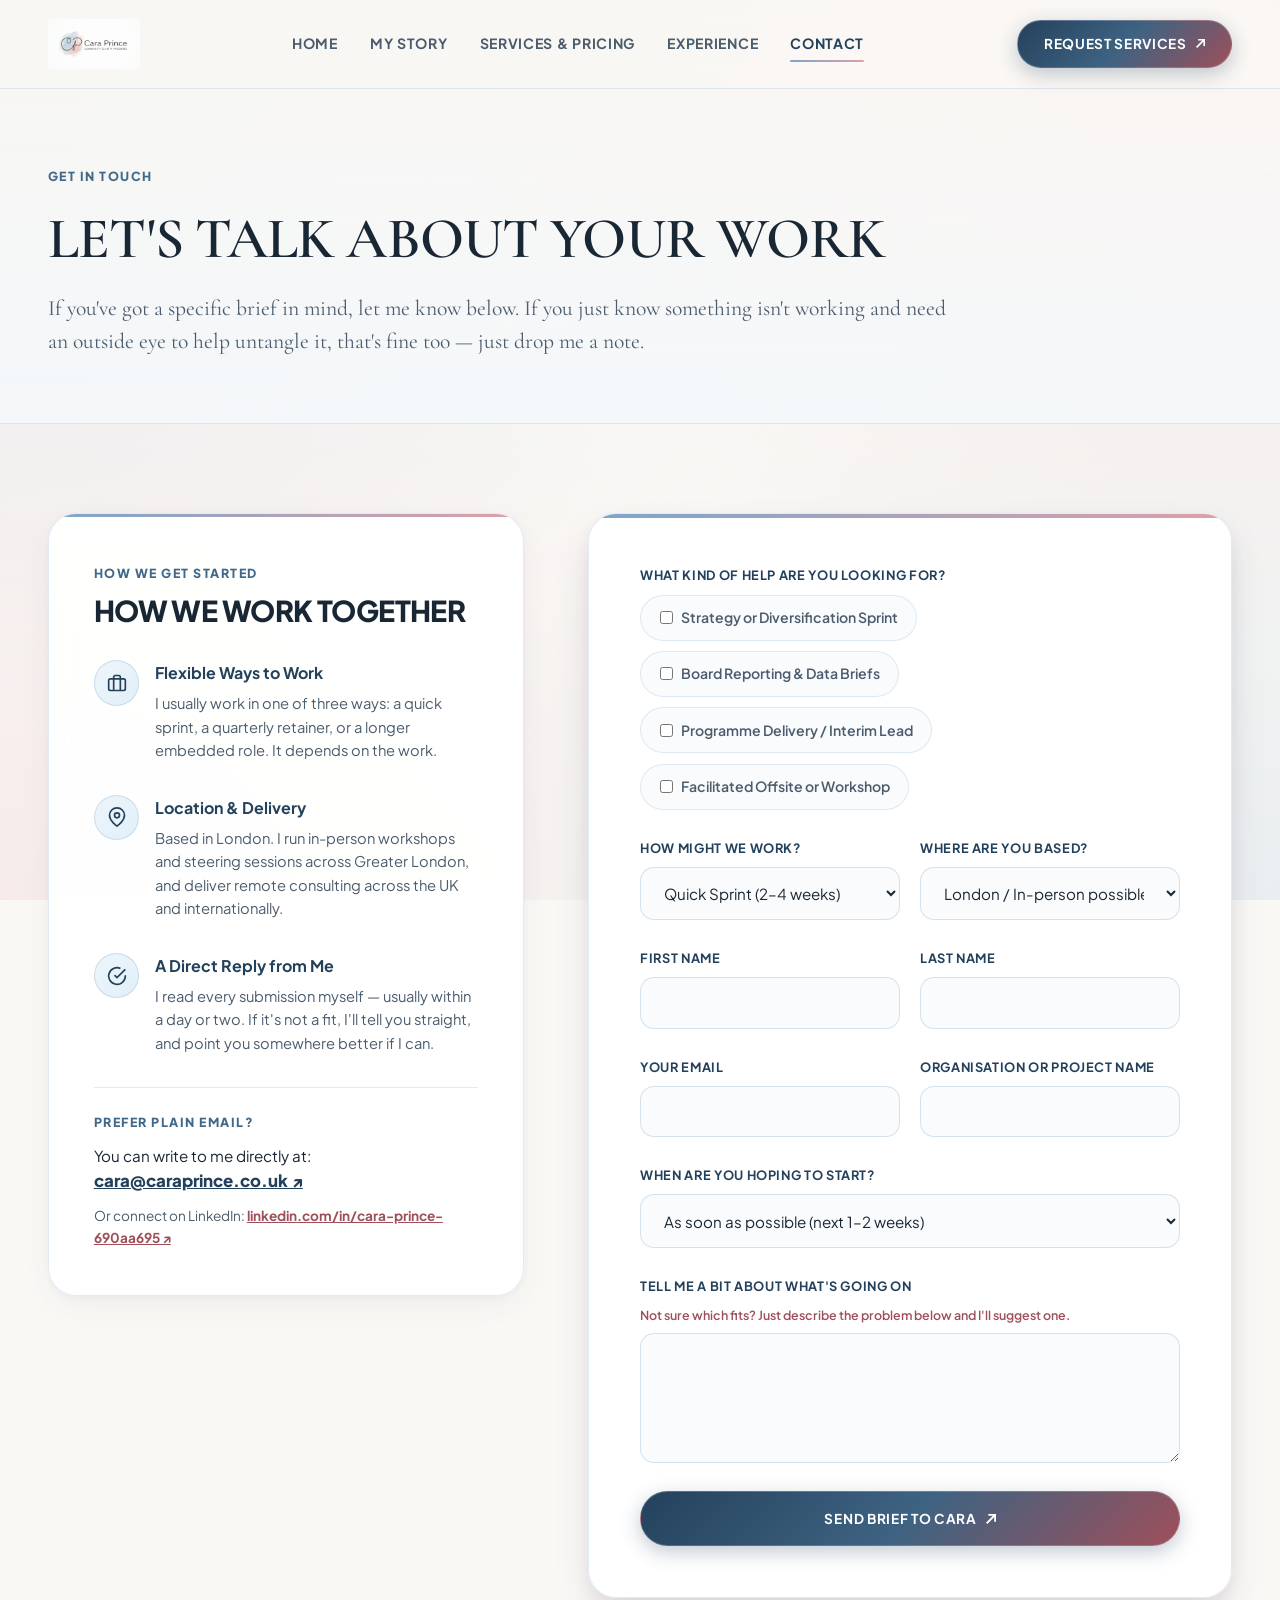
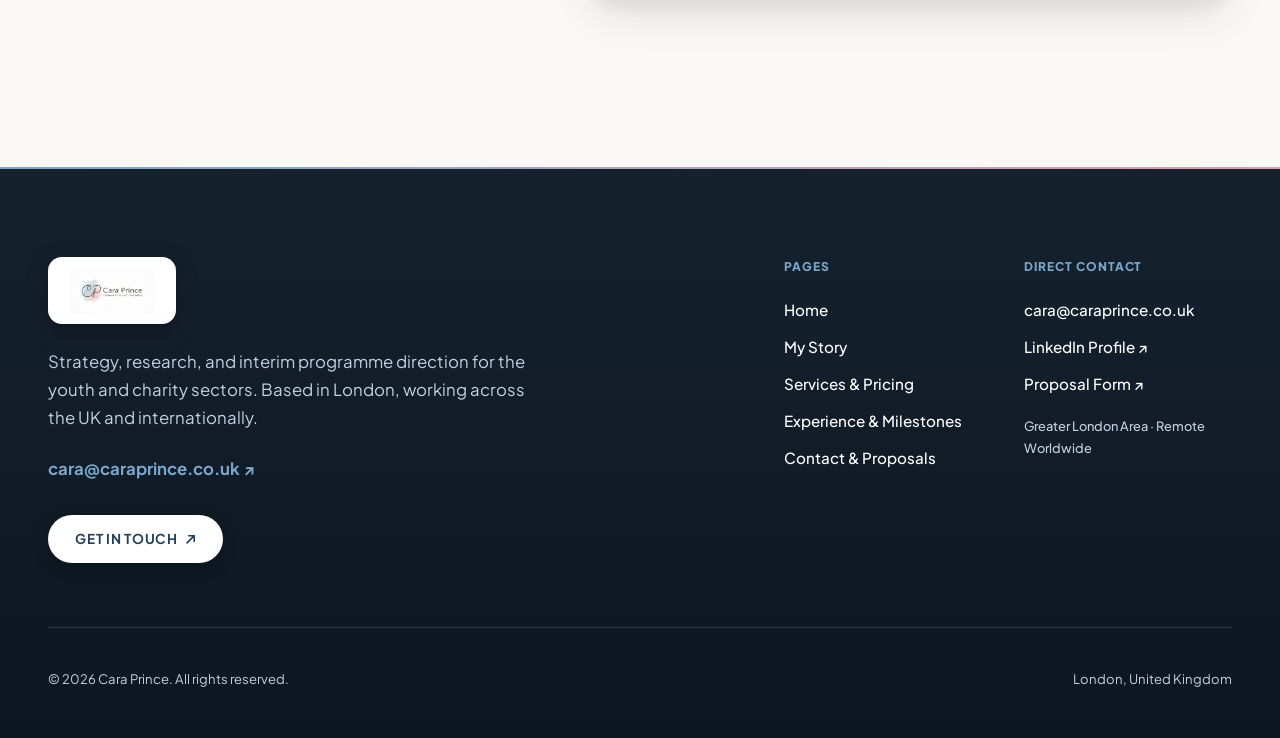
==== commit 0f0bfb0b: "Humanise all copy with first-person voice, concrete deliverables, and varied editorial rhythm" ====
--- a/contact.html
+++ b/contact.html
@@ -66,10 +66,10 @@
     <section class="inner_page_hero">
       <div class="container">
         <div class="inner_hero_content">
-          <div class="caption_tag">DIRECT COMMISSIONS & ADVISORY SCOPING</div>
-          <h1 class="display_title">REQUEST A PROPOSAL & INITIATE CONSULTATION</h1>
+          <div class="caption_tag">GET IN TOUCH</div>
+          <h1 class="display_title">LET'S TALK ABOUT YOUR WORK</h1>
           <p class="serif_body">
-            Whether exploring membership growth, racial equity cohort leadership, or comprehensive survey research sprints, Cara Prince delivers structured, accountable clarity for your organisation.
+            If you've got a specific brief in mind, let me know below. If you just know something isn't working and need an outside eye to help untangle it, that's fine too — just drop me a note.
           </p>
         </div>
       </div>
@@ -85,8 +85,8 @@
           <!-- Left Column: Engagement Guidelines -->
           <div class="contact_info_card">
             <div>
-              <span class="caption_tag">HOW TO COMMISSION</span>
-              <h2 class="display_section" style="margin-top: 0.5rem; font-size: 1.8rem;">Let’s Shape Your Next Milestone</h2>
+              <span class="caption_tag">HOW WE GET STARTED</span>
+              <h2 class="display_section" style="margin-top: 0.5rem; font-size: 1.8rem;">How We Work Together</h2>
             </div>
 
             <div class="contact_point">
@@ -96,9 +96,9 @@
                 </svg>
               </div>
               <div>
-                <strong>Flexible Engagement Options</strong>
-                <p class="text_muted" style="font-size: 0.9rem; margin-top: 0.2rem;">
-                  Available for short research sprints, quarterly advisory retainers, or dedicated multi-month programme leadership.
+                <strong style="color: var(--brand-blue-deep);">Flexible Ways to Work</strong>
+                <p class="text_muted" style="font-size: 0.92rem; margin-top: 0.35rem; line-height: 1.6;">
+                  I usually work in one of three ways: a quick sprint, a quarterly retainer, or a longer embedded role. It depends on the work.
                 </p>
               </div>
             </div>
@@ -110,9 +110,9 @@
                 </svg>
               </div>
               <div>
-                <strong>Location & Delivery</strong>
-                <p class="text_muted" style="font-size: 0.9rem; margin-top: 0.2rem;">
-                  Remote delivery nationwide across the UK and internationally. In-person workshops and steering meetings across the Greater London area.
+                <strong style="color: var(--brand-blue-deep);">Location & Delivery</strong>
+                <p class="text_muted" style="font-size: 0.92rem; margin-top: 0.35rem; line-height: 1.6;">
+                  Based in London. I run in-person workshops and steering sessions across Greater London, and deliver remote consulting across the UK and internationally.
                 </p>
               </div>
             </div>
@@ -124,20 +124,23 @@
                 </svg>
               </div>
               <div>
-                <strong>Direct Response Within 48 Hours</strong>
-                <p class="text_muted" style="font-size: 0.9rem; margin-top: 0.2rem;">
-                  Every submission is reviewed directly by Cara Prince to evaluate alignment, capacity, and scheduling for an exploratory scoping discussion.
+                <strong style="color: var(--brand-blue-deep);">A Direct Reply from Me</strong>
+                <p class="text_muted" style="font-size: 0.92rem; margin-top: 0.35rem; line-height: 1.6;">
+                  I read every submission myself — usually within a day or two. If it's not a fit, I'll tell you straight, and point you somewhere better if I can.
                 </p>
               </div>
             </div>
 
-            <div style="padding-top: 1.5rem; border-top: 1px solid var(--border-subtle);">
-              <span class="caption_tag">PROFESSIONAL NETWORK</span>
-              <p style="font-family: var(--font-main); font-size: 0.9rem; margin-top: 0.4rem;">
-                Connect on LinkedIn:<br />
-                <a href="https://www.linkedin.com/in/cara-prince-690aa695/" target="_blank" rel="noopener" style="color: var(--ink-primary); font-weight: 600; text-decoration: underline;">
-                  linkedin.com/in/cara-prince-690aa695 ↗
+            <div style="padding-top: 1.5rem; border-top: 1px solid var(--border-subtle); display: flex; flex-direction: column; gap: 0.75rem;">
+              <span class="caption_tag">PREFER PLAIN EMAIL?</span>
+              <p style="font-family: var(--font-main); font-size: 0.95rem; line-height: 1.5;">
+                You can write to me directly at:<br />
+                <a href="mailto:cara@caraprince.co.uk" style="color: var(--brand-blue-deep); font-weight: 800; text-decoration: underline; font-size: 1.05rem;">
+                  cara@caraprince.co.uk ↗
                 </a>
+              </p>
+              <p style="font-family: var(--font-main); font-size: 0.85rem; color: var(--ink-secondary);">
+                Or connect on LinkedIn: <a href="https://www.linkedin.com/in/cara-prince-690aa695/" target="_blank" rel="noopener" style="color: var(--brand-rose-deep); font-weight: 700;">linkedin.com/in/cara-prince-690aa695 ↗</a>
               </p>
             </div>
           </div>
@@ -146,33 +149,25 @@
           <div class="proposal_form_container">
             <form class="chic_form" id="proposalContactForm">
               
-              <!-- Select Services -->
+              <!-- Select Services (Streamlined, Real-World Options) -->
               <div class="form_group">
-                <label class="form_label">Services Required (Select all that apply)</label>
+                <label class="form_label">What kind of help are you looking for?</label>
                 <div class="service_pill_selector">
                   <label class="service_pill_choice">
-                    <input type="checkbox" name="services" value="Membership Growth & Diversification" />
-                    <span>Membership Growth</span>
+                    <input type="checkbox" name="services" value="Strategy or Diversification Sprint" />
+                    <span>Strategy or Diversification Sprint</span>
                   </label>
                   <label class="service_pill_choice">
-                    <input type="checkbox" name="services" value="Data Reporting & Insight Generation" />
-                    <span>Data Reporting & Insights</span>
+                    <input type="checkbox" name="services" value="Data Insights & Board Briefs" />
+                    <span>Board Reporting & Data Briefs</span>
                   </label>
                   <label class="service_pill_choice">
-                    <input type="checkbox" name="services" value="Stakeholder Perception & Feedback Surveys" />
-                    <span>Stakeholder Surveys</span>
+                    <input type="checkbox" name="services" value="Programme Delivery or Interim Lead" />
+                    <span>Programme Delivery / Interim Lead</span>
                   </label>
                   <label class="service_pill_choice">
-                    <input type="checkbox" name="services" value="Programme Leadership & Academy Delivery" />
-                    <span>Programme Leadership</span>
-                  </label>
-                  <label class="service_pill_choice">
-                    <input type="checkbox" name="services" value="Solution Spaces & Co-Creation Toolkits" />
-                    <span>Solution Spaces & Toolkits</span>
-                  </label>
-                  <label class="service_pill_choice">
-                    <input type="checkbox" name="services" value="Network Engagement & Movement Communications" />
-                    <span>Email Marketing & CRM</span>
+                    <input type="checkbox" name="services" value="Facilitated Offsite or Workshop" />
+                    <span>Facilitated Offsite or Workshop</span>
                   </label>
                 </div>
               </div>
@@ -180,21 +175,21 @@
               <!-- Engagement Type & Mode -->
               <div class="form_grid_2">
                 <div class="form_group">
-                  <label for="engagementType" class="form_label">Engagement Model</label>
+                  <label for="engagementType" class="form_label">How might we work?</label>
                   <select id="engagementType" class="form_control" required>
-                    <option value="hourly">Hourly Advisory / Consulting</option>
-                    <option value="sprint">Fixed Project / Insight Sprint</option>
-                    <option value="retainer">Fractional Programme Retainer</option>
-                    <option value="advisory">Advisory & Governance Scoping</option>
+                    <option value="sprint">Quick Sprint (2–4 weeks)</option>
+                    <option value="retainer">Quarterly Advisory Retainer</option>
+                    <option value="embedded">Embedded Programme Role</option>
+                    <option value="not_sure">Not sure yet — let's discuss</option>
                   </select>
                 </div>
 
                 <div class="form_group">
-                  <label for="deliveryMode" class="form_label">Delivery Preference</label>
+                  <label for="deliveryMode" class="form_label">Where are you based?</label>
                   <select id="deliveryMode" class="form_control" required>
-                    <option value="remote">Remote (UK / Worldwide)</option>
-                    <option value="in-person">In-Person (Greater London)</option>
-                    <option value="hybrid">Hybrid (Remote + London Site Meetings)</option>
+                    <option value="london">London / In-person possible</option>
+                    <option value="uk_remote">UK (Remote)</option>
+                    <option value="international">International / Global Remote</option>
                   </select>
                 </div>
               </div>
@@ -215,40 +210,45 @@
               <!-- Email & Organisation -->
               <div class="form_grid_2">
                 <div class="form_group">
-                  <label for="clientEmail" class="form_label">Work Email Address</label>
+                  <label for="clientEmail" class="form_label">Your Email</label>
                   <input type="email" id="clientEmail" class="form_control" required />
                 </div>
 
                 <div class="form_group">
-                  <label for="orgName" class="form_label">Organisation Name</label>
+                  <label for="orgName" class="form_label">Organisation or Project Name</label>
                   <input type="text" id="orgName" class="form_control" required />
                 </div>
               </div>
 
               <!-- Timeline -->
               <div class="form_group">
-                <label for="timeline" class="form_label">Target Start Timeline</label>
+                <label for="timeline" class="form_label">When are you hoping to start?</label>
                 <select id="timeline" class="form_control">
-                  <option value="immediate">Immediate (Next 1–2 weeks)</option>
-                  <option value="1month">Within 1 Month</option>
-                  <option value="upcoming_quarter">Upcoming Quarter</option>
-                  <option value="exploratory">Exploratory / Feasibility</option>
+                  <option value="asap">As soon as possible (next 1–2 weeks)</option>
+                  <option value="month">In the next month</option>
+                  <option value="next_quarter">Next quarter</option>
+                  <option value="just_exploring">Just exploring options for now</option>
                 </select>
               </div>
 
-              <!-- Brief Overview -->
+              <!-- Brief Overview with Informal Note -->
               <div class="form_group">
-                <label for="projectBrief" class="form_label">Project Brief & Objectives</label>
+                <div style="display: flex; justify-content: space-between; align-items: baseline; flex-wrap: wrap; gap: 0.5rem;">
+                  <label for="projectBrief" class="form_label">Tell me a bit about what's going on</label>
+                  <span style="font-size: 0.78rem; color: var(--brand-rose-deep); font-weight: 600;">
+                    Not sure which fits? Just describe the problem below and I'll suggest one.
+                  </span>
+                </div>
                 <textarea id="projectBrief" class="form_control" rows="4" required></textarea>
               </div>
 
               <button type="submit" class="btn_chic" style="width: 100%; padding: 1.1rem;">
-                <span>Submit Proposal Request</span>
+                <span>Send Brief to Cara</span>
                 <svg width="10" height="10" viewBox="0 0 9 9" fill="currentColor"><path d="M9 0V6.89161L7.3951 6.89161V2.81643L1.16434 9L0 7.8514L6.18357 1.62063L2.12413 1.62063V0L9 0Z"/></svg>
               </button>
 
               <div class="form_feedback_box" id="formFeedback">
-                Thank you! Your proposal request has been received. Cara Prince will review your requirements and follow up via email within 1–2 business days.
+                Thanks! I've received your note and will read through it myself. Expect to hear back within a day or two.
               </div>
 
             </form>
@@ -271,11 +271,16 @@
             <img src="assets/logo.jpg" alt="Cara Prince Logo" class="footer_logo_img" />
           </div>
           <p class="text_muted" style="color: var(--ink-light-muted); max-width: 480px; font-size: 1.05rem;">
-            Management consultant, programme lead, and youth sector strategist based in London, UK. Community · Clarity · Progress.
+            Strategy, research, and interim programme direction for the youth and charity sectors. Based in London, working across the UK and internationally.
           </p>
-          <div>
+          <div style="display: flex; flex-direction: column; gap: 0.5rem;">
+            <a href="mailto:cara@caraprince.co.uk" style="color: var(--brand-blue); text-decoration: none; font-weight: 700; font-size: 1.05rem;">
+              cara@caraprince.co.uk ↗
+            </a>
+          </div>
+          <div style="margin-top: 0.5rem;">
             <a href="contact.html" class="btn_chic btn_chic_light">
-              <span>Request a Proposal</span>
+              <span>Get in Touch</span>
               <svg width="9" height="9" viewBox="0 0 9 9" fill="currentColor"><path d="M9 0V6.89161L7.3951 6.89161V2.81643L1.16434 9L0 7.8514L6.18357 1.62063L2.12413 1.62063V0L9 0Z"/></svg>
             </a>
           </div>
@@ -292,13 +297,14 @@
           </div>
 
           <div class="footer_nav_list">
-            <span class="footer_nav_heading">Connect</span>
+            <span class="footer_nav_heading">Direct Contact</span>
+            <a href="mailto:cara@caraprince.co.uk" class="footer_link">cara@caraprince.co.uk</a>
             <a href="https://www.linkedin.com/in/cara-prince-690aa695/" target="_blank" rel="noopener" class="footer_link">
               LinkedIn Profile ↗
             </a>
-            <a href="contact.html" class="footer_link">Book Initial Scoping Call ↗</a>
+            <a href="contact.html" class="footer_link">Proposal Form ↗</a>
             <span style="font-family: var(--font-main); font-size: 0.8rem; color: var(--ink-light-muted); margin-top: 0.5rem; font-weight: 500;">
-              Greater London Area · Worldwide Remote
+              Greater London Area · Remote Worldwide
             </span>
           </div>
         </div>
